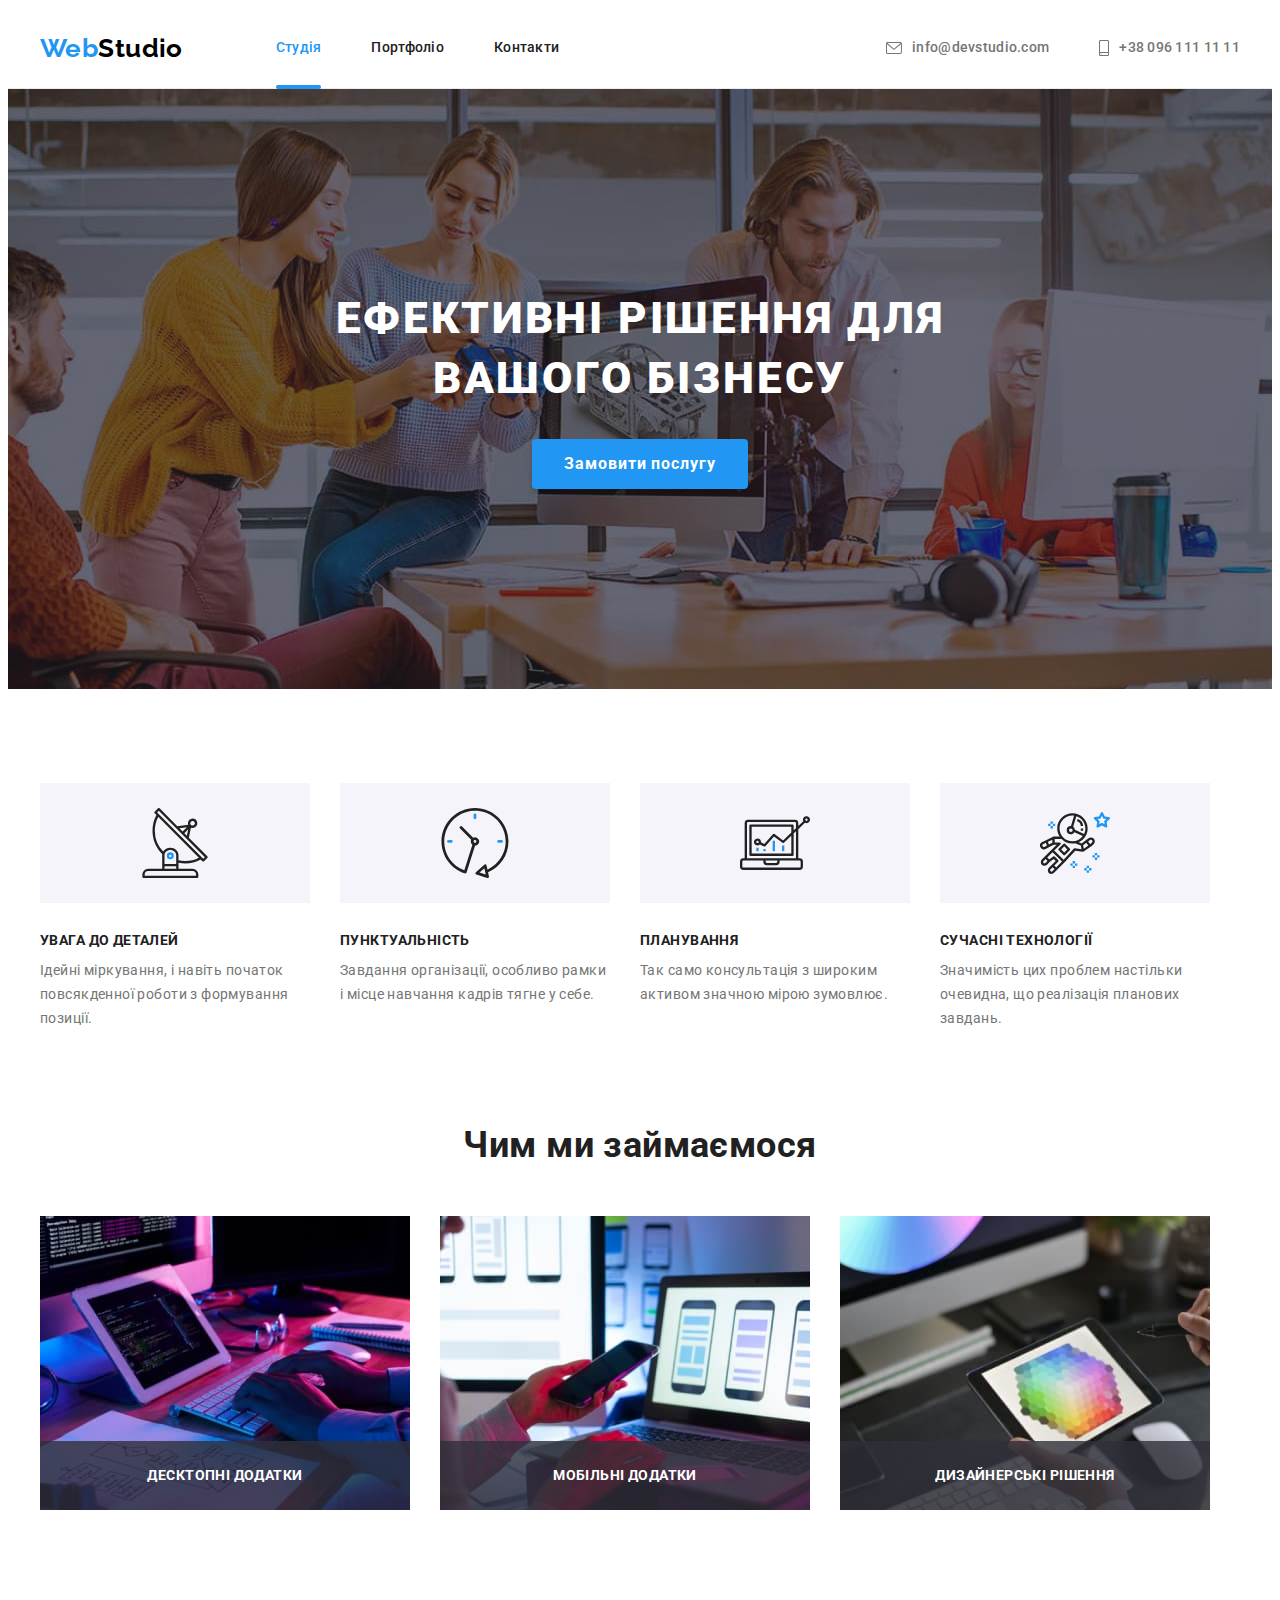
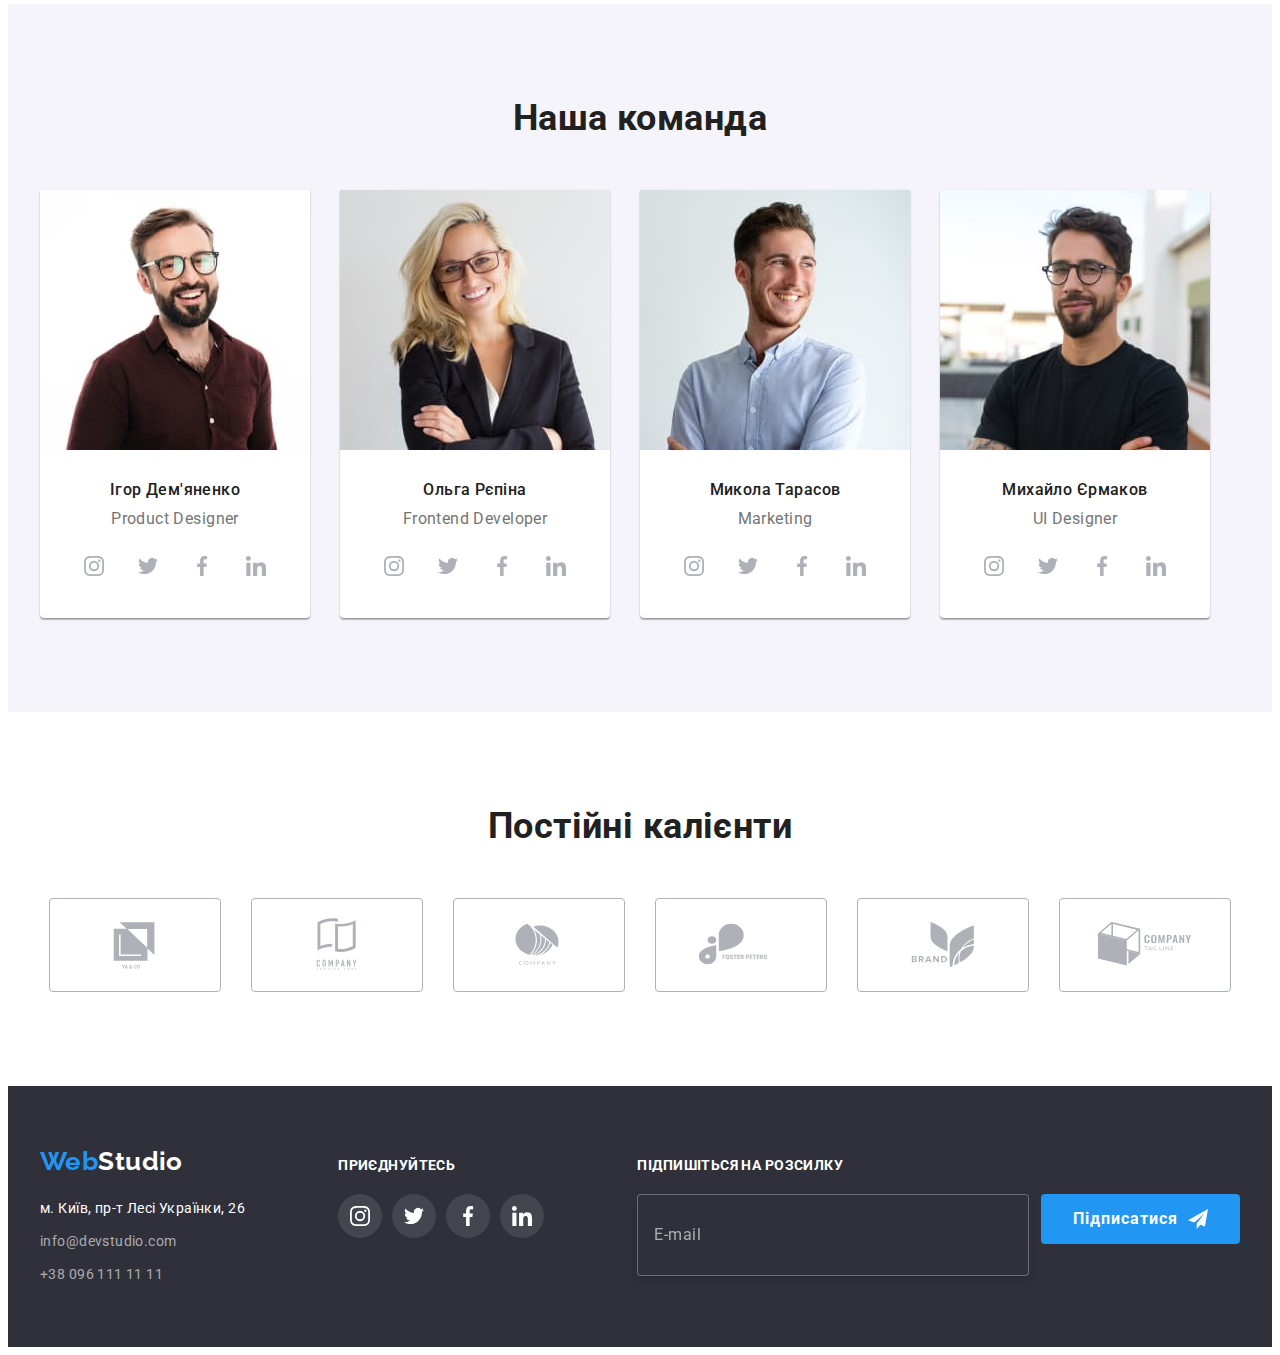
==== index.html @ 5e073de6 "copy previous code" ====
<!DOCTYPE html>
<html lang="uk">

<head>
	<meta charset="UTF-8" />
	<meta http-equiv="X-UA-Compatible" content="IE=edge" />
	<meta name="viewport" content="width=device-width, initial-scale=1.0" />
	<title>goit-markup-hw-06</title>
	<link rel="preconnect" href="https://fonts.googleapis.com">
	<link rel="preconnect" href="https://fonts.gstatic.com" crossorigin>
	<link
		href="https://fonts.googleapis.com/css2?family=Raleway:wght@700&family=Roboto:wght@400;500;700;900&display=swap"
		rel="stylesheet">
	<link rel="stylesheet" href="https://cdnjs.cloudflare.com/ajax/libs/modern-normalize/1.1.0/modern-normalize.min.css"
		integrity="sha512-wpPYUAdjBVSE4KJnH1VR1HeZfpl1ub8YT/NKx4PuQ5NmX2tKuGu6U/JRp5y+Y8XG2tV+wKQpNHVUX03MfMFn9Q=="
		crossorigin="anonymous" referrerpolicy="no-referrer" />
	<link rel="stylesheet" href="./css/styles.css" />

</head>

<body>
	<header class="page-header">
		<div class="container">
			<div class="header-container">
				<nav class="site-nav">
					<a class="logo" href="./index.html">Web<span class="logo-header">Studio</span></a>
					<ul class="list header-list">
						<li class="nav-item">
							<a class="link nav-link current" href="./index.html">Студія</a>
						</li>
						<li class="nav-item">
							<a class="link nav-link" href="./portfolio.html">Портфоліо</a>
						</li>
						<li class="nav-item">
							<a class="link nav-link" href="#">Контакти</a>
						</li>
					</ul>
				</nav>
				<ul class="list header-address">
					<li class="address-item">
						<a class="link address-link" href="mailto:info@devstudio.com">
							<svg width="16" height="12">
								<use href="./images/icons.svg#icon-envelope"></use>
							</svg>
							info@devstudio.com
						</a>
					</li>
					<li class="address-item">
						<a class="link phone-link" href="tel:+380961111111">
							<svg width="10" height="16">
								<use href="./images/icons.svg#icon-smartphone"></use>
							</svg>
							+38 096 111 11 11
						</a>
					</li>
				</ul>
			</div>
		</div>
	</header>

	<main>
		<section class="hero">
			<div class="hero-background">
				<div class="container hero-container">
					<h1 class="hero-title">Ефективні рішення для вашого бізнесу</h1>
					<button class="hero-button" type="button" data-modal-open>Замовити послугу</button>
				</div>

				<div class="backdrop is-hidden" data-modal>
					<div class="modal">
						<button class="modal-button" type="button" data-modal-close>
							<svg class="close-icon" width="11" height="11">
								<use href="./images/icons.svg#icon-vector"></use>
							</svg>
						</button>

						<form class="modal-form" name="signup-form" autocomplete="off" novalidate>
							<h2 class="form-title">Залиште свої дані, ми вам передзвонимо</h2>

							<div class="form-field">
								<label class="form-label" for="name">Ім'я</label>
								<div class="form-thumb">
									<input class="form-input" id="name" type="text" name="name" />
									<svg class="form-icon">
										<use href="./images/icons.svg#icon-person"></use>
									</svg>
								</div>
							</div>


							<div class="form-field">
								<label class="form-label" for="phone">Телефон</label>

								<div class="form-thumb">
									<input class="form-input" id="phone" type="tel" name="tel" />
									<svg class="form-icon">
										<use href="./images/icons.svg#icon-phone"></use>
									</svg>
								</div>
							</div>



							<div class="form-field">
								<label class="form-label" for="mail">Пошта</label>
								<div class="form-thumb">
									<input class="form-input" id="mail" type="email" name="mail" />
									<svg class="form-icon">
										<use href="./images/icons.svg#icon-email"></use>
									</svg>
								</div>
							</div>


							<div class="form-field">
								<label class="form-label" for="comment">Коментар</label>
								<textarea class="form-comment" id="comment" name="comment"
									placeholder="Введіть текст"></textarea>
							</div>



							<!-- Checkbox -->
							<div class="checkbox">
								<input class="checkbox-input visually-hidden" id="terms-checkbox" type="checkbox"
									name="terms-checkbox">
								<svg class="checkbox-icon" width="16px" height="15px">
									<use href="./images/icons.svg#icon-check"></use>
								</svg>
								<label class="checkbox-label" for="terms-checkbox">Погоджуюся з розсилкою та приймаю <a
										class="terms-link" href="#">Умови договору</a>
								</label>
							</div>


							<button class="form-button" type="submit">Відправити</button>

						</form>

					</div>
				</div>
			</div>
		</section>

		<section class="section">
			<div class="container">
				<h2 class="title visually-hidden">Особливості</h2>
				<ul class="list features-list">
					<li class="features-item">
						<div class="features-rectangle">
							<svg class="features-icon" width="70" height="70">
								<use href="./images/icons.svg#icon-antenna"></use>
							</svg>
						</div>
						<h3 class="features-title">Увага до деталей</h3>
						<p class="features-text">Ідейні міркування, і навіть початок повсякденної роботи з формування позиції.
						</p>
					</li>
					<li class="features-item">
						<div class="features-rectangle">
							<svg class="features-icon" width="70" height="70">
								<use href="./images/icons.svg#icon-clock"></use>
							</svg>
						</div>
						<h3 class="features-title">Пунктуальність</h3>
						<p class="features-text">Завдання організації, особливо рамки і місце навчання кадрів тягне у себе.
						</p>
					</li>
					<li class="features-item">
						<div class="features-rectangle">
							<svg class="features-icon" width="70" height="70">
								<use href="./images/icons.svg#icon-diagram"></use>
							</svg>
						</div>
						<h3 class="features-title">Планування</h3>
						<p class="features-text">Так само консультація з широким активом значною мірою зумовлює.</p>
					</li>
					<li class="features-item">
						<div class="features-rectangle">
							<svg class="features-icon" width="70" height="70">
								<use href="./images/icons.svg#icon-astronaut"></use>
							</svg>
						</div>
						<h3 class="features-title">Сучасні технології</h3>
						<p class="features-text">Значимість цих проблем настільки очевидна, що реалізація планових завдань.
						</p>
					</li>
				</ul>
			</div>
		</section>
		<section class="section technology-section">
			<div class="container">
				<!-- <div class="technology"> -->
				<h2 class="title technology-title">Чим ми займаємося</h2>
				<ul class="list technology-list">
					<li class="technology-item">
						<div class="technology-thumb">
							<img src="./images/code.jpg" alt="Людина працює за комп'ютером" width="370" height="294" />
							<p class="technology-text">Десктопні додатки</p>
						</div>
					</li>
					<li class="technology-item">
						<div class="technology-thumb">
							<img src="./images/mobile.jpg" alt="Людина з телефоном у руці працює за комп'ютером" width="370"
								height="294" />
							<p class="technology-text">Мобільні додатки</p>
						</div>
					</li>
					<li class="technology-item">
						<div class="technology-thumb">
							<img src="./images/tablet.jpg" alt="Людина малює на планшеті" width="370" height="294" />
							<p class="technology-text">Дизайнерські рішення</p>
						</div>
					</li>
				</ul>
				<!-- </div> -->
			</div>
		</section>
		<section class="section team-section">
			<div class="container">
				<h2 class="title team-title">Наша команда</h2>
				<ul class="list team-list">
					<li class="team-item">
						<img src="./images/demyanenko.jpg" alt="Усміхнений хлопець в окулярах" width="270" />
						<div class="team-card">
							<h3 class="team-name">Ігор Дем'яненко</h3>
							<p class="team-position" lang="en">Product Designer</p>
						</div>
						<ul class="list social-list">
							<li class="social-item">
								<a class="social-link" href="">
									<svg class="social-icon" width="20" height="20">
										<use href="./images/icons.svg#icon-instagram"></use>
									</svg>
								</a>
							</li>
							<li class="social-item">
								<a class="social-link" href="">
									<svg class="social-icon" width="20" height="20">
										<use href="./images/icons.svg#icon-twitter"></use>
									</svg>
								</a>
							</li>
							<li class="social-item">
								<a class="social-link" href="">
									<svg class="social-icon" width="20" height="20">
										<use href="./images/icons.svg#icon-facebook"></use>
									</svg>
								</a>
							</li>
							<li class="social-item">
								<a class="social-link" href="">
									<svg class="social-icon" width="20" height="20">
										<use href="./images/icons.svg#icon-linkedin"></use>
									</svg>
								</a>
							</li>
						</ul>
					</li>
					<li class="team-item">
						<img src="./images/repina.jpg" alt="Усміхнена дівчина в окулярах" width="270" />
						<div class="team-card">
							<h3 class="team-name">Ольга Рєпіна</h3>
							<p class="team-position" lang="en">Frontend Developer</p>
						</div>
						<ul class="list social-list">
							<li class="social-item">
								<a class="social-link" href="">
									<svg class="social-icon" width="20" height="20">
										<use href="./images/icons.svg#icon-instagram"></use>
									</svg>
								</a>
							</li>
							<li class="social-item">
								<a class="social-link" href="">
									<svg class="social-icon" width="20" height="20">
										<use href="./images/icons.svg#icon-twitter"></use>
									</svg>
								</a>
							</li>
							<li class="social-item">
								<a class="social-link" href="">
									<svg class="social-icon" width="20" height="20">
										<use href="./images/icons.svg#icon-facebook"></use>
									</svg>
								</a>
							</li>
							<li class="social-item">
								<a class="social-link" href="">
									<svg class="social-icon" width="20" height="20">
										<use href="./images/icons.svg#icon-linkedin"></use>
									</svg>
								</a>
							</li>
						</ul>
					</li>
					<li class="team-item">
						<img src="./images/tarasov.jpg" alt="Усміхнений хлопець" width="270" />
						<div class="team-card">
							<h3 class="team-name">Микола Тарасов</h3>
							<p class="team-position" lang="en">Marketing</p>
						</div>
						<ul class="list social-list">
							<li class="social-item">
								<a class="social-link" href="">
									<svg class="social-icon" width="20" height="20">
										<use href="./images/icons.svg#icon-instagram"></use>
									</svg>
								</a>
							</li>
							<li class="social-item">
								<a class="social-link" href="">
									<svg class="social-icon" width="20" height="20">
										<use href="./images/icons.svg#icon-twitter"></use>
									</svg>
								</a>
							</li>
							<li class="social-item">
								<a class="social-link" href="">
									<svg class="social-icon" width="20" height="20">
										<use href="./images/icons.svg#icon-facebook"></use>
									</svg>
								</a>
							</li>
							<li class="social-item">
								<a class="social-link" href="">
									<svg class="social-icon" width="20" height="20">
										<use href="./images/icons.svg#icon-linkedin"></use>
									</svg>
								</a>
							</li>
						</ul>
					</li>
					<li class="team-item">
						<img src="./images/yermakov.jpg" alt="Усміхнений хлопець в окулярах" width="270" />
						<div class="team-card">
							<h3 class="team-name">Михайло Єрмаков</h3>
							<p class="team-position" lang="en">UI Designer</p>
						</div>
						<ul class="list social-list">
							<li class="social-item">
								<a class="social-link" href="">
									<svg class="social-icon" width="20" height="20">
										<use href="./images/icons.svg#icon-instagram"></use>
									</svg>
								</a>
							</li>
							<li class="social-item">
								<a class="social-link" href="">
									<svg class="social-icon" width="20" height="20">
										<use href="./images/icons.svg#icon-twitter"></use>
									</svg>
								</a>
							</li>
							<li class="social-item">
								<a class="social-link" href="">
									<svg class="social-icon" width="20" height="20">
										<use href="./images/icons.svg#icon-facebook"></use>
									</svg>
								</a>
							</li>
							<li class="social-item">
								<a class="social-link" href="">
									<svg class="social-icon" width="20" height="20">
										<use href="./images/icons.svg#icon-linkedin"></use>
									</svg>
								</a>
							</li>
						</ul>
					</li>
				</ul>
			</div>
		</section>
		<section class="section customers-section">
			<div class="container">
				<h2 class="title customers-title">Постійні кaлієнти</h2>
				<ul class="list customers-list">
					<li class="customers-item">
						<a class="link customers-link" href="">
							<svg class="customers-icon" width="106" height="60">
								<use href="./images/icons.svg#icon-yaco"></use>
							</svg>
						</a>
					</li>
					<li class="customers-item">
						<a class="link customers-link" href="">
							<svg class="customers-icon" width="106" height="60">
								<use href="./images/icons.svg#icon-tagline-here"></use>
							</svg>
						</a>
					</li>
					<li class="customers-item">
						<a class="link customers-link" href="">
							<svg class="customers-icon" width="106" height="60">
								<use href="./images/icons.svg#icon-company"></use>
							</svg>
						</a>
					</li>
					<li class="customers-item">
						<a class="link customers-link" href="">
							<svg class="customers-icon" width="106" height="60">
								<use href="./images/icons.svg#icon-foster-peters"></use>
							</svg>
						</a>
					</li>
					<li class="customers-item">
						<a class="link customers-link" href="">
							<svg class="customers-icon" width="106" height="60">
								<use href="./images/icons.svg#icon-brand"></use>
							</svg>
						</a>
					</li>
					<li class="customers-item">
						<a class="link customers-link" href="">
							<svg class="customers-icon" width="106" height="60">
								<use href="./images/icons.svg#icon-company-tagline"></use>
							</svg>
						</a>
					</li>
				</ul>
			</div>
		</section>
	</main>

	<footer class="page-footer">
		<div class="container footer-container">
			<div class="footer-main">
				<a class="logo" href="./index.html">Web<span class="logo-footer">Studio</span></a>
				<address class="address">
					<ul class="list">
						<li class="address-footer">
							<a class="link" href="https://goo.gl/maps/2ffVsnF2zKhLbxtcA" target="_blank"
								rel="noopener noreferrer nofollow">м.
								Київ, пр-т Лесі Українки, 26</a>
						</li>
						<li class="mail-footer">
							<a class="link" href="mailto:info@devstudio.com">info@devstudio.com</a>
						</li>
						<li class="phone-footer">
							<a class="link" href="tel:+380961111111">+38 096 111 11 11</a>
						</li>
					</ul>
				</address>
			</div>
			<div class="footer-network">
				<h3 class="footer-title">приєднуйтесь</h3>
				<ul class="list network-list">
					<li class="network-item">
						<a class="link network-link" href="">
							<svg class="network-icon" width="20" height="20">
								<use href="./images/icons.svg#icon-instagram"></use>
							</svg>
						</a>
					</li>
					<li class="network-item">
						<a class="network-link" href="">
							<svg class="network-icon" width="20" height="20">
								<use href="./images/icons.svg#icon-twitter"></use>
							</svg>
						</a>
					</li>
					<li class="network-item">
						<a class="network-link" href="">
							<svg class="network-icon" width="20" height="20">
								<use href="./images/icons.svg#icon-facebook"></use>
							</svg>
						</a>
					</li>
					<li class="network-item">
						<a class="network-link" href="">
							<svg class="network-icon" width="20" height="20">
								<use href="./images/icons.svg#icon-linkedin"></use>
							</svg>
						</a>
					</li>
				</ul>
			</div>

			<div class="footer-mailing">
				<h3 class="footer-title">Підпишіться на розсилку</h3>
				<ul class="list mailing-list">
					<li><input class="footer-frm" id="mail" type="email" name="mail" placeholder="E-mail" /></li>
					<li><button class="footer-btn" type="button">Підписатися
							<svg class="icon-mailing" width="20" height="20">
								<use href="./images/icons.svg#icon-send"></use>
							</svg>
						</button></li>
				</ul>
			</div>

		</div>

	</footer>

	<script src="./js/modal.js"></script>

</body>

</html>
---- css/styles.css ----
:root {
	--primery-text-color: #212121;
	--secondary-text-color: #757575;
	--main-white-color: #FFFFFF;
	--accent-color: #2196F3;
	--secondary-background-color: #2F303A;
	--team-background-color : #F5F4FA;
	--logo-main-color: #000000;
	--addrees-color: rgba(255, 255, 255, 0.6);
	--secondary-accent-color: #188CE8;
	--border-color: #ECECEC;
	--background-hero-color: #C4C4C4;
	--icons-color: #AFB1B8;
	--timing-function: cubic-bezier(0.4, 0, 0.2, 1);
}

.visually-hidden {
	position: absolute;
	white-space: nowrap;
	width: 1px;
	height: 1px;
	overflow: hidden;
	border: 0;
	padding: 0;
	clip: rect(0 0 0 0);
	clip-path: inset(50%);
	margin: -1px;
}

body{
	color: var(--primery-text-color);
	background-color: var(--main-white-color);
	font-size: 14px;
	font-family: 'Roboto', sans-serif;
	letter-spacing: 0.03em;
}

h1,
h2, 
h3,
h4,
h5,
h6,
p,
ul{
	margin: 0;
	padding: 0;
}

img{
	display: block;
	max-width: 100%;
	height: auto;
}

.list {
	list-style: none;
}

.link {
	text-decoration: none;
	color: inherit;

	transition: color 250ms var(--timing-function);
}

.link:hover,
.link:focus {
	color: var(--accent-color);
}

.container{
	max-width: 1200px;
	margin-left: auto;
	margin-right: auto;
	padding-left: 15px;
	padding-right: 15px;
	/* outline: 2px solid green; */
}

.section {
	padding-bottom: 94px;
	padding-top: 94px;
}

/* header */
.page-header{
	border-bottom: 1px solid var(--border-color);
	}

.header-container{
	display: flex;
	align-items: center;
	justify-content: space-between;
	}
/* Top-line */

/* logo */

.logo{
	color: var(--accent-color);
	font-family: 'Raleway', sans-serif;
	font-weight: 700;
	font-size: 26px;
	line-height: 1.19;
	text-decoration: none;
}

.logo-header{
	color: var(--logo-main-color);

	transition: color 250ms var(--timing-function);
}


.logo .logo-header:hover,
.logo .logo-header:focus{
	color: var(--accent-color);
}

/* navigation */

.site-nav {
	display: flex;
	align-items: center;
}

.nav-link {
	position: relative;

	display: block;
	padding-top: 32px;
	padding-bottom: 32px;
}

.nav-item+.nav-item {
	display: flex;
	margin-left: 50px;
}

.header-list {
	font-weight: 500;
	font-size: 14px;
	line-height: 1.14;
	letter-spacing: 0.02em;

	display: flex;
	margin-left: 93px;
}

.current {
	color: var(--accent-color);
}

/*підкреслення посилання поточної сторінки через ::after та позиціювання  (position: relative; 	position: absolute;)*/

.nav-link.current::after{
	position: absolute;
	content: '';
	bottom: -1px;
	left: 0;

	width: 100%;
	height: 4px;

	background-color: var(--accent-color);
	border-radius: 2px;


}

/* header address */

.header-address{
	color: var(--secondary-text-color);
	font-weight: 500;
	letter-spacing: 0.02em;
	line-height: 1.14;

	display: flex;
	align-items: center;
}

.address-item + .address-item{
	margin-left: 50px;
}

.address-link{
	display: flex;
	fill: currentColor;
	align-items: center;
	gap: 10px;
}

.phone-link{
	display: flex;
	fill: currentColor;
	align-items: center;
	gap: 10px;
}

/* Hero */
.hero{
	background-color: var(--background-hero-color);
	}

.hero-background {
	max-width: 1600px;
	height: 600px;
	margin-left: auto;
	margin-right: auto;

	background-image: linear-gradient(to right, 
	rgba(47, 48, 58, 0.4),rgba(47, 48, 58, 0.4)),
	url('../images/hero-image.jpg');
	background-size: cover;
	background-position: center;
}

.hero-container{
	padding-top: 200px;
	padding-bottom: 200px;
}

.hero-title{
	color: var(--main-white-color);
	font-weight: 900;
	font-size: 44px;
	line-height: 1.36;
	letter-spacing: 0.06em;
	text-transform: uppercase;
	text-align: center;

	margin-left: auto;
	margin-right: auto;
	width: 696px;
	}
	
.hero-button{
	color: var(--main-white-color);
	background-color: var(--accent-color);
	font-family: inherit;
	font-weight: 700;
	font-size: 16px;
	line-height: 1.87;
	font-style: normal;
	cursor: pointer;
	letter-spacing: 0.06em;
	
	padding: 10px 32px;
	text-align: center;
	display: flex;
	align-items: center;

	border-radius: 4px;
	border: 0;
	box-shadow: 0px 4px 4px rgba(0, 0, 0, 0.15);
	margin-left: auto;
	margin-right: auto;
	margin-top: 30px;
	
	transition: background-color 250ms var(--timing-function);
}

.hero-button:hover,
.hero-button:focus{
	background-color: var(--secondary-accent-color);
}

/* Modal */

.backdrop{
position: fixed;
top:0;
left:0;
z-index: 1;

width: 100%;
height: 100%;

background-color: rgba(0, 0, 0, 0.2);

opacity: 1;
transition: opacity 250ms var(--timing-function);

}

.backdrop.is-hidden{
	opacity: 0;
	pointer-events: none;
	/* visibility: hidden; ? */
}

.backdrop.is-hidden .modal{
	transform: scale(0.5) translate(-50%, -50%);
}

.modal{
	position: absolute;
	top: 50%;
	left: 50%;
		
	width: 528px;
	
	padding: 40px;
	
	background-color: var(--main-white-color);

	transform: scale(1) translate(-50%, -50%);

	transition: transform 250ms var(--timing-function);
}

.modal-button{
	width: 30px;
	height: 30px;

	display: flex;
	justify-content: center;
	align-items: center;

	border-radius: 50%;
	border: 1px solid rgba(0, 0, 0, 0.1);
	background: var(--main-white-color);
	
	position: absolute;
	top: 8px;
	right: 8px;

	cursor: pointer;
}

.close-icon {
	fill: currentColor;
	transition: fill 250ms var(--timing-function);
}

.modal-button:hover .close-icon{
	fill: var(--accent-color)
}

	/* signup-form */

.form-title{
		
	font-weight: 700;
	font-size: 20px;
	line-height: 1.15;
		
	text-align: center;

	margin-bottom: 20px;
}

.form-label{
	color: var(--secondary-text-color);
	font-size: 12px;
	line-height: 1.16;
	letter-spacing: 0.01em;
	display: block;
	margin-bottom: 4px;
}

.form-thumb{
position: relative;
margin-bottom: 10px;

transition: fill 250ms var(--timing-function);
}

.form-thumb:hover {
	fill: var(--accent-color);
}

.form-icon{
	position: absolute;
	width: 18px;
	height: 18px;
	top: 50%;
	left: 12px;
	transform: translateY(-50%);

	transition: fill 250ms var(--timing-function) ;
}

.form-input{
	width: 100%;
	height: 40px;
	padding: 12px 12px 12px 42px ;
	outline: none;

	font-family: 'Roboto';
	font-style: normal;
	font-weight: 400;
	font-size: 12px;
	line-height: 1.16;
	letter-spacing: 0.01em;
	
	color: var(--primery-text-color);

	border: 1px solid rgba(33, 33, 33, 0.2);
	border-radius: 4px;
	cursor: pointer;

	transition: border 250ms var(--timing-function);
}

.form-input,
.form-input:focus~.form-icon {
	fill: var(--accent-color);
}

.form-input:hover,
.form-input:focus{
	border: 1px solid var(--accent-color);
}

.form-comment{
	width: 100%;
	height: 120px;
	resize: none;
	padding: 12px 16px;
	
	margin-bottom: 20px;
	outline: none;

	font-family: 'Roboto';
	font-style: normal;
	font-weight: 400;
	font-size: 12px;
	line-height: 1.16;
	letter-spacing: 0.01em;

	color: var(--primery-text-color);

	border: 1px solid rgba(33, 33, 33, 0.2);
	border-radius: 4px;
}

.form-comment::placeholder{
	font-family: 'Roboto';
	font-style: normal;
	font-weight: 400;
	font-size: 12px;
	line-height: 1.16;
	letter-spacing: 0.01em;

	color: rgba(117, 117, 117, 0.5);
}

/* Checkbox  */

.checkbox-input {
	appearance: none;
}

.checkbox-label {
	color: var(--secondary-text-color);
	line-height: 1.71;
	cursor: pointer;
}

.terms-link {
	color: var(--accent-color);
}

.checkbox {
	position: relative;
	margin-bottom: 30px;
}

.checkbox-label {
	padding-left: 36px;
}

.checkbox-icon {
	content: "";
	position: absolute;
	z-index: -1;
	fill: var(--main-white-color);
	fill-opacity: 0;
	top: 50%;
	left: 13px;
	transform: translateY(-50%);
	width: 16px;
	height: 15px;
	border: 2px solid var(--primery-text-color);
	border-radius: 2px;

	transition: background-color 250ms var(--timing-function),
	fill-opacity 250ms var(--timing-function);
}

.checkbox-input:checked+.checkbox-icon {
	background-color: var(--accent-color);
	border-color: var(--accent-color);
	border: none;
	fill: var(--main-white-color);
	fill-opacity: 1;
	}

/* --- --------------------------------------------*/


.form-button{
		color: var(--main-white-color);
		background-color: var(--accent-color);
		font-family: inherit;
		font-weight: 700;
		font-size: 16px;
		line-height: 1.87;
		font-style: normal;
		cursor: pointer;
		letter-spacing: 0.06em;
	
		padding: 10px 52px;
		text-align: center;
		display: flex;
		align-items: center;
	
		border-radius: 4px;
		border: 0;
		box-shadow: 0px 4px 4px rgba(0, 0, 0, 0.15);
		margin-left: auto;
		margin-right: auto;
		
		transition: background-color 250ms var(--timing-function);
}

.form-button:hover,
.form-button:focus{
	background: var(--secondary-accent-color);
	}




	/* Features */



.features-list{
	display: flex;
	
	}

.features-item{
	width: 270px;
	margin-right: 30px;

}

.features-item:last-child{
	margin-right: 0;
}

.features-rectangle{
	width: 270px;
	height: 120px;
	background-color: var(--team-background-color);
	display: flex;
	align-items: center;
	justify-content: center;
	margin-bottom: 30px;
}

.features-title{
	font-weight: 700;
	font-size: 14px;
	line-height: 1.14;
	text-transform: uppercase;
}

.features-text{
	color: var(--secondary-text-color);
	margin-top: 10px;
	line-height: 1.71;
}


/* What do we do? technology*/

.technology-section{
	padding-top: 0;
}

.title{
	font-weight: 700;
	font-size: 36px;
	line-height: 1.16;
	text-align: center;
}

.technology-list{
	display: flex;
	margin-top: 50px;
}

.technology-item{
	margin-right: 30px;
}

.technology-item:last-child{
	margin-right: 0;
}

.technology-thumb{
	position: relative;
}

.technology-text{
	position: absolute;
	bottom: 0;
	width:100%;
	padding-top: 27px;
	padding-bottom: 27px;

	color: var(--main-white-color);
	background: rgba(47, 48, 58, 0.8);
	
	font-weight: 700;
	line-height: 1.14;
	text-align: center;
	text-transform: uppercase;
}


/* Our team */
.team-section{
	background-color:var(--team-background-color);
}

.team-list{
	display: flex;
	margin-top: 50px;
}

.team-item {
	background-color: var(--main-white-color);
	box-shadow: 0px 1px 3px rgba(0, 0, 0, 0.12), 0px 1px 1px rgba(0, 0, 0, 0.14), 0px 2px 1px rgba(0, 0, 0, 0.2);
	border-radius: 0px 0px 4px 4px;

	width: 270px;
	margin-right: 30px;
}

.team-item:last-child{
	margin-right: 0;
}

.team-card {
	padding-top: 30px;
	padding-bottom: 16px;
}

.team-name{
font-weight: 500;
font-size: 16px;
line-height: 1.19;
text-align: center;

margin-bottom: 10px;
}

.team-position{
	color: var(--secondary-text-color);
	font-size: 16px;
	line-height: 1.19;
	text-align: center;
}


.social-list {
	display: flex;
	justify-content: center;
	gap: 10px;
	padding-bottom: 30px;
}


.social-link {
	width: 44px;
	height: 44px;
	display: flex;
	align-items: center;
	justify-content: center;
	border-radius: 50%;

	transition: background-color 250ms var(--timing-function);
}

.social-link:hover,
.social-link:focus{
	background-color: var(--accent-color);
}

.social-icon{
	fill: var(--icons-color);

	transition: fill 250ms var(--timing-function);
}

.social-link:hover .social-icon,
.social-link:focus .social-icon{
	fill: var(--main-white-color);
}

/* CUSTOMERS */

.customers-title{
	margin-bottom: 50px;
}

.customers-list{
	display: flex;
	justify-content: center;
	gap: 30px;
}

.customers-link{
	width: 170px;
	height: 92px;
	display: flex;
	align-items: center;
	justify-content: center;

	border: 1px solid #AFB1B8;
	border-radius: 4px;

	transition: border 250ms var(--timing-function);
}

.customers-icon{
	fill: var(--icons-color);

	transition: fill 250ms var(--timing-function);
}

.customers-link:hover,
.customers-link:focus{
	border: 1px solid #2196F3;
}
.customers-link:hover .customers-icon,
.customers-link:focus .customers-icon{
	fill: var(--accent-color);
}
/* footer */

.page-footer {
	background-color: var(--secondary-background-color);
	padding-top: 60px;
	padding-bottom: 60px;
}

.footer-container{
	display: flex;
	align-items: baseline;
	justify-content:space-between;
}
.logo-footer{
	color: var(--main-white-color);

	transition: color 250ms var(--timing-function);
}

.logo-footer:hover,
.logo-footer:focus{
	color: var(--accent-color);
}

.address {
	font-style: normal;
	line-height: 1.71;
}

.address-footer {
	color: var(--main-white-color);
	margin-top: 20px;
}
	
.mail-footer {
	color: var(--addrees-color);
	margin-top: 9px;
}
	
.phone-footer {
	color: var(--addrees-color);
	margin-top: 9px;
}


.footer-title{
	font-weight: 700;
	line-height: 1.14;
	font-size: 14px;
	text-transform: uppercase;
	color: var(--main-white-color);
	margin-bottom: 20px;
}

.network-list {
	display: flex;
	justify-content: center;
	gap: 10px;
}


.network-link {
	width: 44px;
	height: 44px;
	display: flex;
	align-items: center;
	justify-content: center;
	border-radius: 50%;
	background-color: rgba(255, 255, 255, 0.1);

	transition: background-color 250ms var(--timing-function);
}

.network-link:hover,
.network-link:focus {
	background-color: var(--accent-color);
}

.network-icon {
	fill: var(--main-white-color);
}

/* footer form */



.mailing-list{
	display: flex;
	justify-content: center;
	gap: 12px;
}

.footer-frm {
	width: 358px;
	height: 50px;
	padding: 15px 16px;

	border: 1px solid rgba(255, 255, 255, 0.3);
	filter: drop-shadow(0px 4px 4px rgba(0, 0, 0, 0.15));
	border-radius: 4px;
	
	font-family: 'Roboto';
	font-style: normal;
	font-weight: 400;
	font-size: 16px;
	line-height: 1.25;
	letter-spacing: 0.03em;
	
	color: var(--main-white-color);

	outline: none;
	background-color: var(--secondary-background-color);
}

.footer-frm::placeholder {
	font-family: 'Roboto';
	font-style: normal;
	font-weight: 400;
	font-size: 16px;
	line-height: 1.25;
	letter-spacing: 0.03em;
	
	color: rgba(255, 255, 255, 0.6);;
}

.footer-btn {
	color: var(--main-white-color);
	background-color:var(--accent-color);
	font-family: inherit;
	font-weight: 700;
	font-size: 16px;
	line-height: 1.87;
	font-style: normal;
	cursor: pointer;
	letter-spacing: 0.06em;

	padding: 10px 32px;

	
	display: flex;
	text-align: center;
	align-items: center;

	border-radius: 4px;
	border: none;

	transition: background-color 250ms var(--timing-function),
	box-shadow 250ms var(--timing-function);

}

.footer-btn:hover {
	background-color: var(--secondary-accent-color);
	box-shadow: 0px 4px 4px rgba(0, 0, 0, 0.15);
}

.footer-btn .icon-mailing {

	display: flex;
	fill: currentColor;
	align-items: center;
	margin-left: 10px;

	transition: transform 250ms var(--timing-function);
}




/* portfolio */

.filter-list{
	justify-content: center;
	gap: 8px;
	display: flex;

	margin-bottom: 50px;
}
.portfolio-button{
	font-family: inherit;
	font-weight: 500;
	font-size: 16px;
	line-height: 1.62;
	font-style: normal;
	cursor: pointer;

	height: 38px;
	padding: 6px 22px;
	border: 0;
	border-radius: 4px;
	background: #F5F4FA;

	transition: background-color 250ms var(--timing-function), color 250ms var(--timing-function), box-shadow 250ms var(--timing-function);
}

.portfolio-button:hover,
.portfolio-button:focus{
	color: var(--main-white-color);
	background-color: var(--accent-color);

	box-shadow: 0px 3px 1px rgba(0, 0, 0, 0.1), 0px 1px 2px rgba(0, 0, 0, 0.08), 0px 2px 2px rgba(0, 0, 0, 0.12);
}

/* portfolio-work */
/* калькулятор для лучшей верстки:
calc (100% - {	сумма зазоров в строке * значение маржина}px) / количество элементов в строке */

.portfolio-work{
	display: flex;
	flex-wrap: wrap;
	}

.portfolio-card .title{
	margin-bottom: 4px;
}
.portfolio-item{
	width: 370px;
	margin-right: 30px;
	margin-bottom: 30px;
}

.portfolio-item:nth-child(3n) {
	margin-right: 0;
}

.portfolio-item:nth-last-child(-n+3){
	margin-bottom: 0;
}

.portfolio-link {
	text-decoration: none;
	color: inherit;
	display: block;

	transition: box-shadow 250ms var(--timing-function);
}

.portfolio-link:hover,
.portfolio-link:focus{
	box-shadow: 0px 1px 1px rgba(0, 0, 0, 0.12),
			0px 4px 4px rgba(0, 0, 0, 0.06),
			1px 4px 6px rgba(0, 0, 0, 0.16);
}

.portfolio-link:hover .overlay,
.portfolio-link:focus .overlay{
		transform: translatey(-100%);
}

.portfolio-image{
	position: relative;
	overflow: hidden;
}

/* overlay */

.overlay{
	position: absolute;

	width: 100%;
	height: 294px;
	padding: 63px 24px;
	display: block;

	top: 294px;
	left: 0;

	background: rgba(33, 150, 243, 0.9);

	transform: translatey(0);
	transition: transform 250ms var(--timing-function);
}

.overlay-text{
	color: var(--main-white-color);
	font-size: 18px;
	line-height: 1.55;
}

.portfolio-card{
	padding: 20px 24px;
	border-left: 1px solid var(--border-color);
	border-right: 1px solid var(--border-color);
	border-bottom: 1px solid var(--border-color);
}

.portfolio-title{
	font-weight: 700;
	font-size: 18px;
	line-height: 2;
	letter-spacing: 0.06em;
}

.portfolio-text{
	color: var(--secondary-text-color);
	font-size: 16px;
	line-height: 1.88;
}
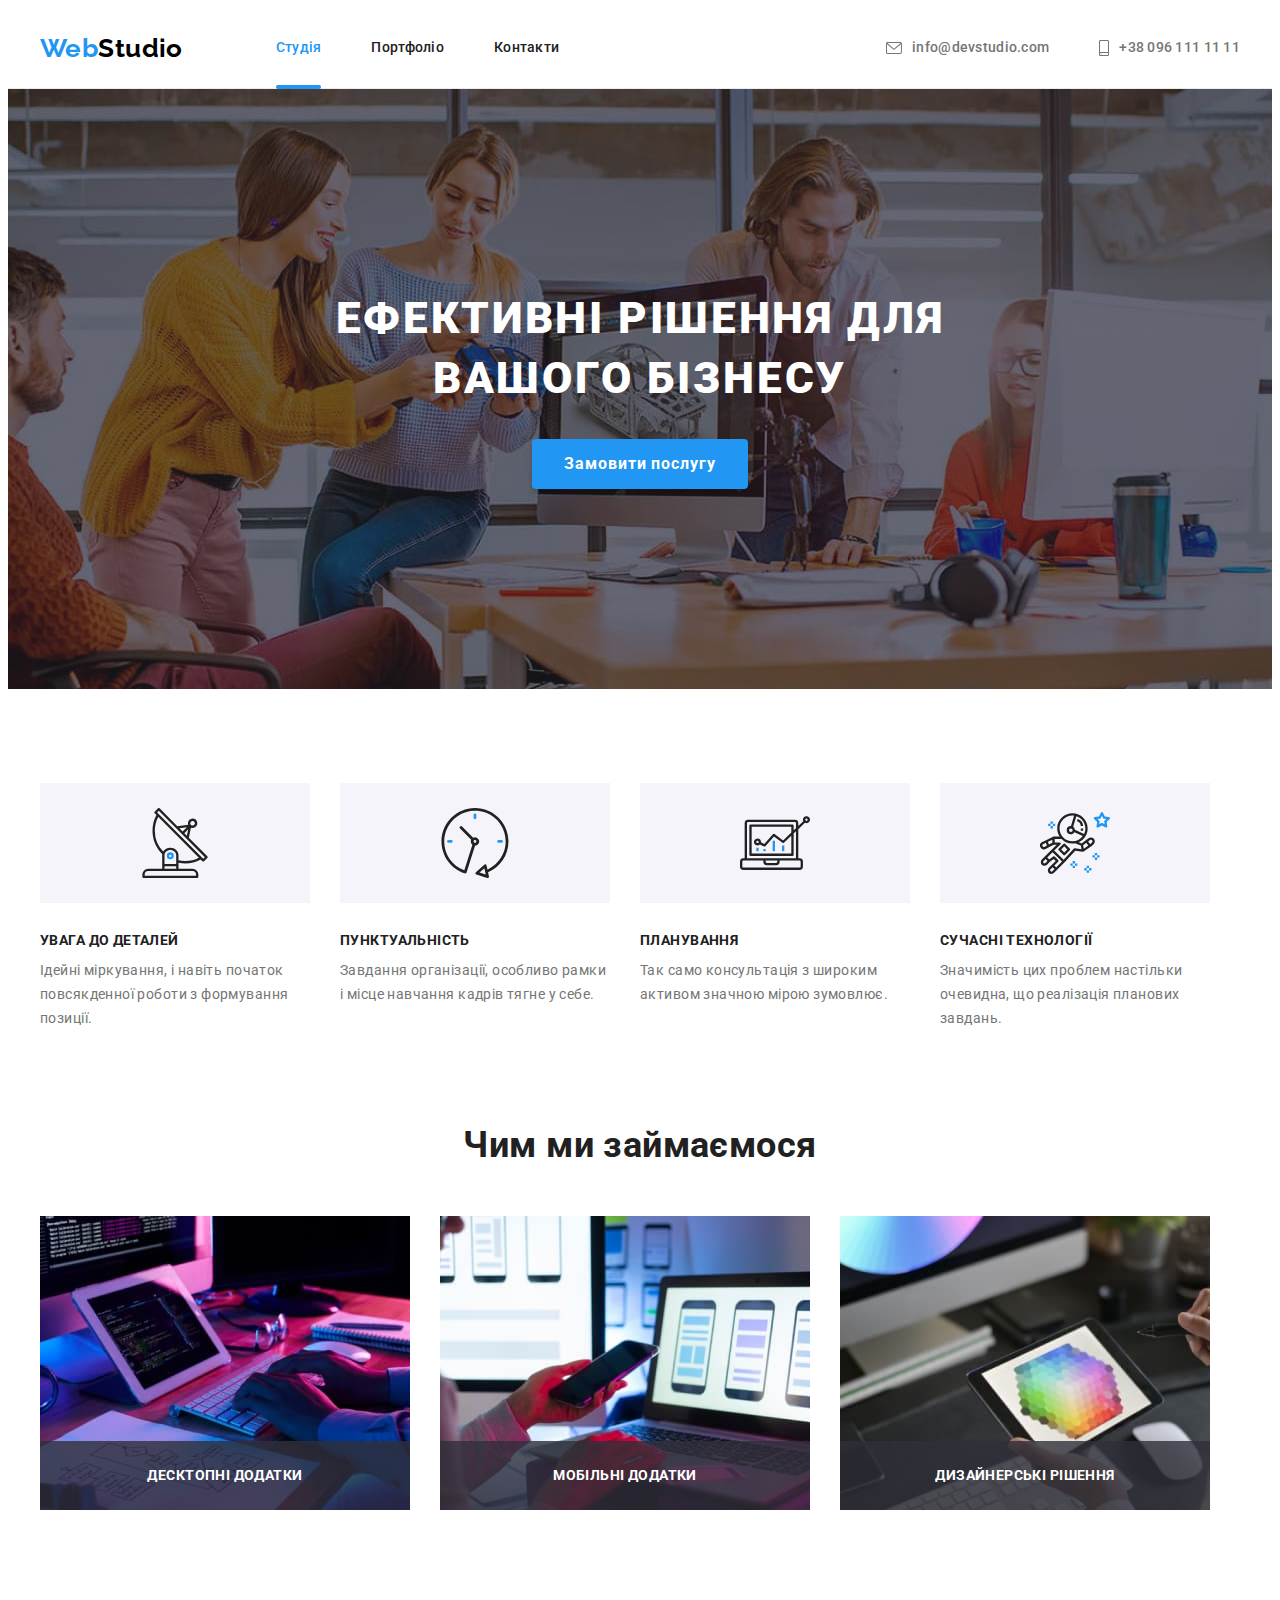
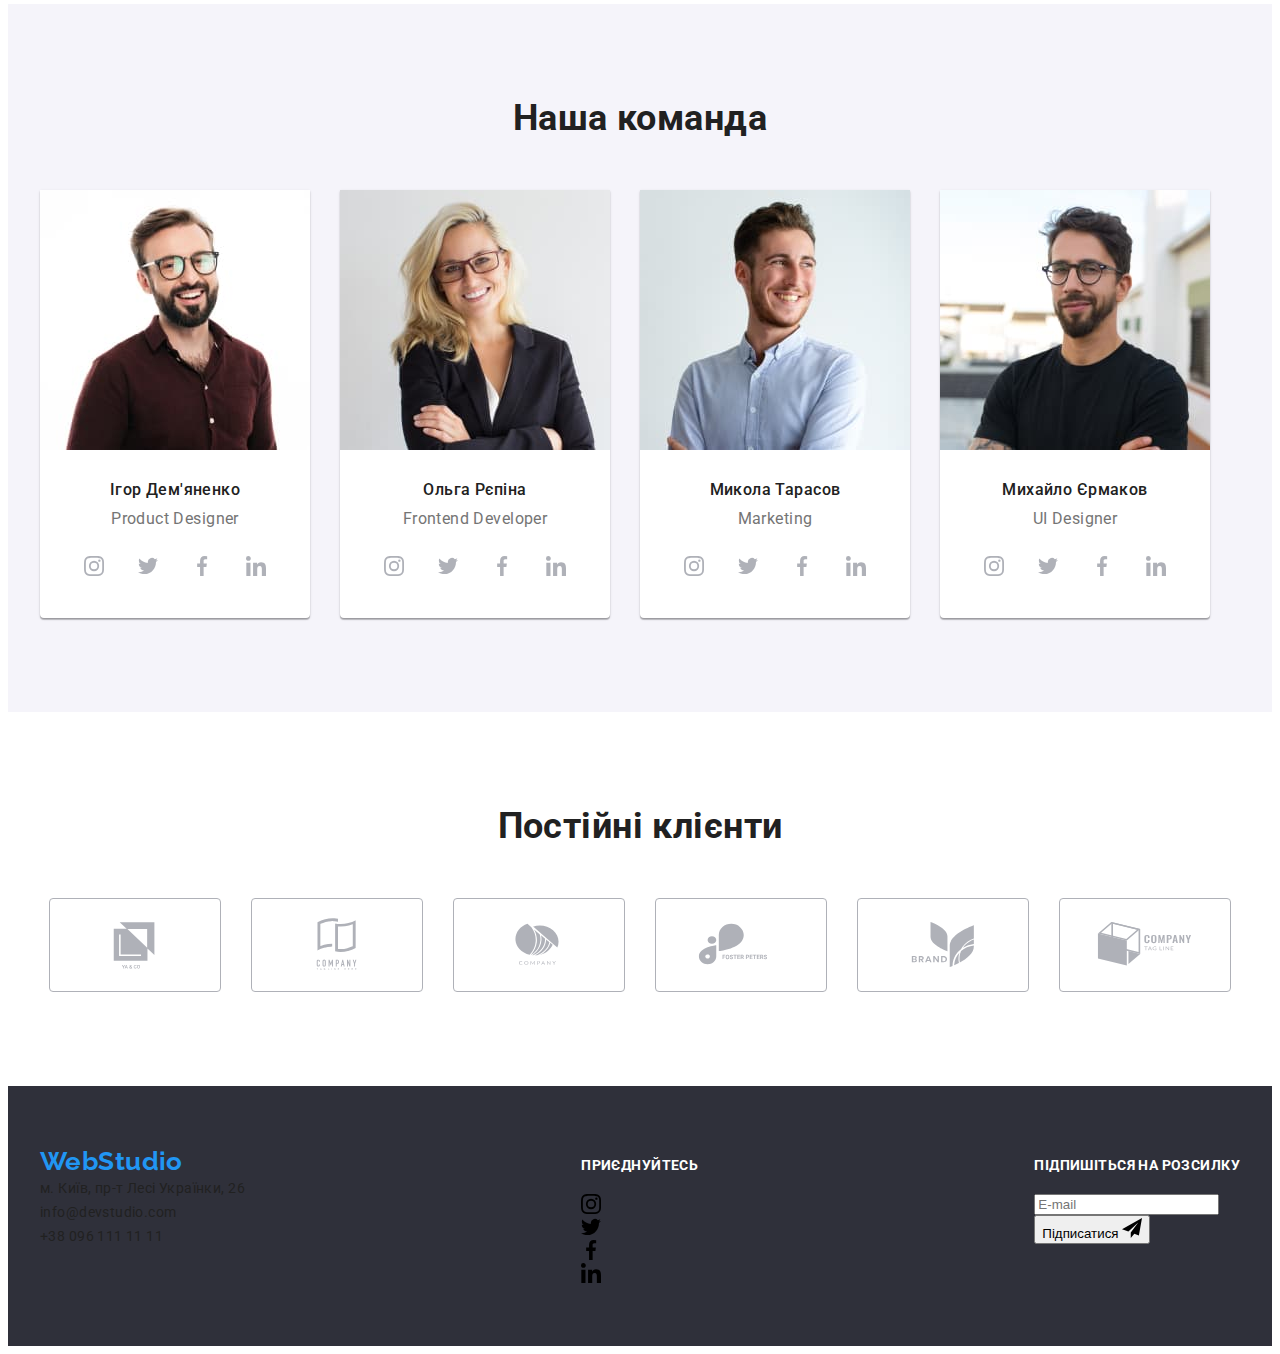
==== commit 47e45dcc: "update code" ====
--- a/index.html
+++ b/index.html
@@ -5,7 +5,7 @@
 	<meta charset="UTF-8" />
 	<meta http-equiv="X-UA-Compatible" content="IE=edge" />
 	<meta name="viewport" content="width=device-width, initial-scale=1.0" />
-	<title>goit-markup-hw-06</title>
+	<title>goit-markup-hw-07</title>
 	<link rel="preconnect" href="https://fonts.googleapis.com">
 	<link rel="preconnect" href="https://fonts.gstatic.com" crossorigin>
 	<link
@@ -60,11 +60,13 @@
 
 	<main>
 		<section class="hero">
-			<div class="hero-background">
-				<div class="container hero-container">
-					<h1 class="hero-title">Ефективні рішення для вашого бізнесу</h1>
-					<button class="hero-button" type="button" data-modal-open>Замовити послугу</button>
+			<div class="hero__background">
+				<div class="container hero__container">
+					<h1 class="hero__title">Ефективні рішення для вашого бізнесу</h1>
+					<button class="hero__button" type="button" data-modal-open>Замовити послугу</button>
 				</div>
+
+				<!-- Modal -->
 
 				<div class="backdrop is-hidden" data-modal>
 					<div class="modal">
@@ -373,7 +375,7 @@
 		</section>
 		<section class="section customers-section">
 			<div class="container">
-				<h2 class="title customers-title">Постійні кaлієнти</h2>
+				<h2 class="title customers-title">Постійні клієнти</h2>
 				<ul class="list customers-list">
 					<li class="customers-item">
 						<a class="link customers-link" href="">
@@ -424,19 +426,19 @@
 
 	<footer class="page-footer">
 		<div class="container footer-container">
-			<div class="footer-main">
-				<a class="logo" href="./index.html">Web<span class="logo-footer">Studio</span></a>
+			<div class="footer-address">
+				<a class="logo" href="./index.html">Web<span class="footer-address__logo">Studio</span></a>
 				<address class="address">
 					<ul class="list">
-						<li class="address-footer">
+						<li class="footer-address__street">
 							<a class="link" href="https://goo.gl/maps/2ffVsnF2zKhLbxtcA" target="_blank"
 								rel="noopener noreferrer nofollow">м.
 								Київ, пр-т Лесі Українки, 26</a>
 						</li>
-						<li class="mail-footer">
+						<li class="footer-address__mail">
 							<a class="link" href="mailto:info@devstudio.com">info@devstudio.com</a>
 						</li>
-						<li class="phone-footer">
+						<li class="footer-address__tel">
 							<a class="link" href="tel:+380961111111">+38 096 111 11 11</a>
 						</li>
 					</ul>
@@ -444,31 +446,31 @@
 			</div>
 			<div class="footer-network">
 				<h3 class="footer-title">приєднуйтесь</h3>
-				<ul class="list network-list">
-					<li class="network-item">
-						<a class="link network-link" href="">
-							<svg class="network-icon" width="20" height="20">
+				<ul class="list footer-network__list">
+					<li>
+						<a class="link footer-network__link" href="">
+							<svg class="footer-network__icon" width="20" height="20">
 								<use href="./images/icons.svg#icon-instagram"></use>
 							</svg>
 						</a>
 					</li>
-					<li class="network-item">
-						<a class="network-link" href="">
-							<svg class="network-icon" width="20" height="20">
+					<li>
+						<a class="footer-network__link" href="">
+							<svg class="footer-network__icon" width="20" height="20">
 								<use href="./images/icons.svg#icon-twitter"></use>
 							</svg>
 						</a>
 					</li>
-					<li class="network-item">
-						<a class="network-link" href="">
-							<svg class="network-icon" width="20" height="20">
+					<li>
+						<a class="footer-network__link" href="">
+							<svg class="footer-network__icon" width="20" height="20">
 								<use href="./images/icons.svg#icon-facebook"></use>
 							</svg>
 						</a>
 					</li>
-					<li class="network-item">
-						<a class="network-link" href="">
-							<svg class="network-icon" width="20" height="20">
+					<li>
+						<a class="footer-network__link" href="">
+							<svg class="footer-network__icon" width="20" height="20">
 								<use href="./images/icons.svg#icon-linkedin"></use>
 							</svg>
 						</a>
@@ -478,10 +480,10 @@
 
 			<div class="footer-mailing">
 				<h3 class="footer-title">Підпишіться на розсилку</h3>
-				<ul class="list mailing-list">
-					<li><input class="footer-frm" id="mail" type="email" name="mail" placeholder="E-mail" /></li>
-					<li><button class="footer-btn" type="button">Підписатися
-							<svg class="icon-mailing" width="20" height="20">
+				<ul class="list footer-mailing__list">
+					<li><input class="footer-mailing__frm" id="mail" type="email" name="mail" placeholder="E-mail" /></li>
+					<li><button class="footer-mailing__btn" type="button">Підписатися
+							<svg class="footer-mailing__icon" width="20" height="20">
 								<use href="./images/icons.svg#icon-send"></use>
 							</svg>
 						</button></li>
--- a/css/styles.css
+++ b/css/styles.css
@@ -204,7 +204,7 @@
 	background-color: var(--background-hero-color);
 	}
 
-.hero-background {
+.hero__background{
 	max-width: 1600px;
 	height: 600px;
 	margin-left: auto;
@@ -215,14 +215,15 @@
 	url('../images/hero-image.jpg');
 	background-size: cover;
 	background-position: center;
-}
-
-.hero-container{
+	background-color: var(--background-hero-color);
+}
+
+.hero__container{
 	padding-top: 200px;
 	padding-bottom: 200px;
 }
 
-.hero-title{
+.hero__title{
 	color: var(--main-white-color);
 	font-weight: 900;
 	font-size: 44px;
@@ -236,7 +237,7 @@
 	width: 696px;
 	}
 	
-.hero-button{
+.hero__button{
 	color: var(--main-white-color);
 	background-color: var(--accent-color);
 	font-family: inherit;
@@ -262,8 +263,8 @@
 	transition: background-color 250ms var(--timing-function);
 }
 
-.hero-button:hover,
-.hero-button:focus{
+.hero__button:hover,
+.hero__button:focus{
 	background-color: var(--secondary-accent-color);
 }
 
@@ -915,14 +916,15 @@
 
 /* portfolio */
 
-.filter-list{
+.filter{
 	justify-content: center;
 	gap: 8px;
 	display: flex;
 
 	margin-bottom: 50px;
 }
-.portfolio-button{
+
+.filter-button{
 	font-family: inherit;
 	font-weight: 500;
 	font-size: 16px;
@@ -939,8 +941,8 @@
 	transition: background-color 250ms var(--timing-function), color 250ms var(--timing-function), box-shadow 250ms var(--timing-function);
 }
 
-.portfolio-button:hover,
-.portfolio-button:focus{
+.filter-button:hover,
+.filter-button:focus{
 	color: var(--main-white-color);
 	background-color: var(--accent-color);
 
@@ -956,24 +958,21 @@
 	flex-wrap: wrap;
 	}
 
-.portfolio-card .title{
-	margin-bottom: 4px;
-}
-.portfolio-item{
+.portfolio-work__item{
 	width: 370px;
 	margin-right: 30px;
 	margin-bottom: 30px;
 }
 
-.portfolio-item:nth-child(3n) {
+.portfolio-work__item:nth-child(3n) {
 	margin-right: 0;
 }
 
-.portfolio-item:nth-last-child(-n+3){
+.portfolio-work__item:nth-last-child(-n+3){
 	margin-bottom: 0;
 }
 
-.portfolio-link {
+.portfolio-work__link {
 	text-decoration: none;
 	color: inherit;
 	display: block;
@@ -981,19 +980,19 @@
 	transition: box-shadow 250ms var(--timing-function);
 }
 
-.portfolio-link:hover,
-.portfolio-link:focus{
+.portfolio-work__link:hover,
+.portfolio-work__link:focus{
 	box-shadow: 0px 1px 1px rgba(0, 0, 0, 0.12),
 			0px 4px 4px rgba(0, 0, 0, 0.06),
 			1px 4px 6px rgba(0, 0, 0, 0.16);
 }
 
-.portfolio-link:hover .overlay,
-.portfolio-link:focus .overlay{
+.portfolio-work__link:hover .overlay,
+.portfolio-work__link:focus .overlay{
 		transform: translatey(-100%);
 }
 
-.portfolio-image{
+.portfolio-work__image{
 	position: relative;
 	overflow: hidden;
 }
@@ -1017,11 +1016,13 @@
 	transition: transform 250ms var(--timing-function);
 }
 
-.overlay-text{
+.overlay__text{
 	color: var(--main-white-color);
 	font-size: 18px;
 	line-height: 1.55;
 }
+
+/* portfolio card */
 
 .portfolio-card{
 	padding: 20px 24px;
@@ -1030,14 +1031,15 @@
 	border-bottom: 1px solid var(--border-color);
 }
 
-.portfolio-title{
+.portfolio-card__title{
 	font-weight: 700;
 	font-size: 18px;
 	line-height: 2;
 	letter-spacing: 0.06em;
-}
-
-.portfolio-text{
+	margin-bottom: 4px;
+}
+
+.portfolio-card__subtitle{
 	color: var(--secondary-text-color);
 	font-size: 16px;
 	line-height: 1.88;
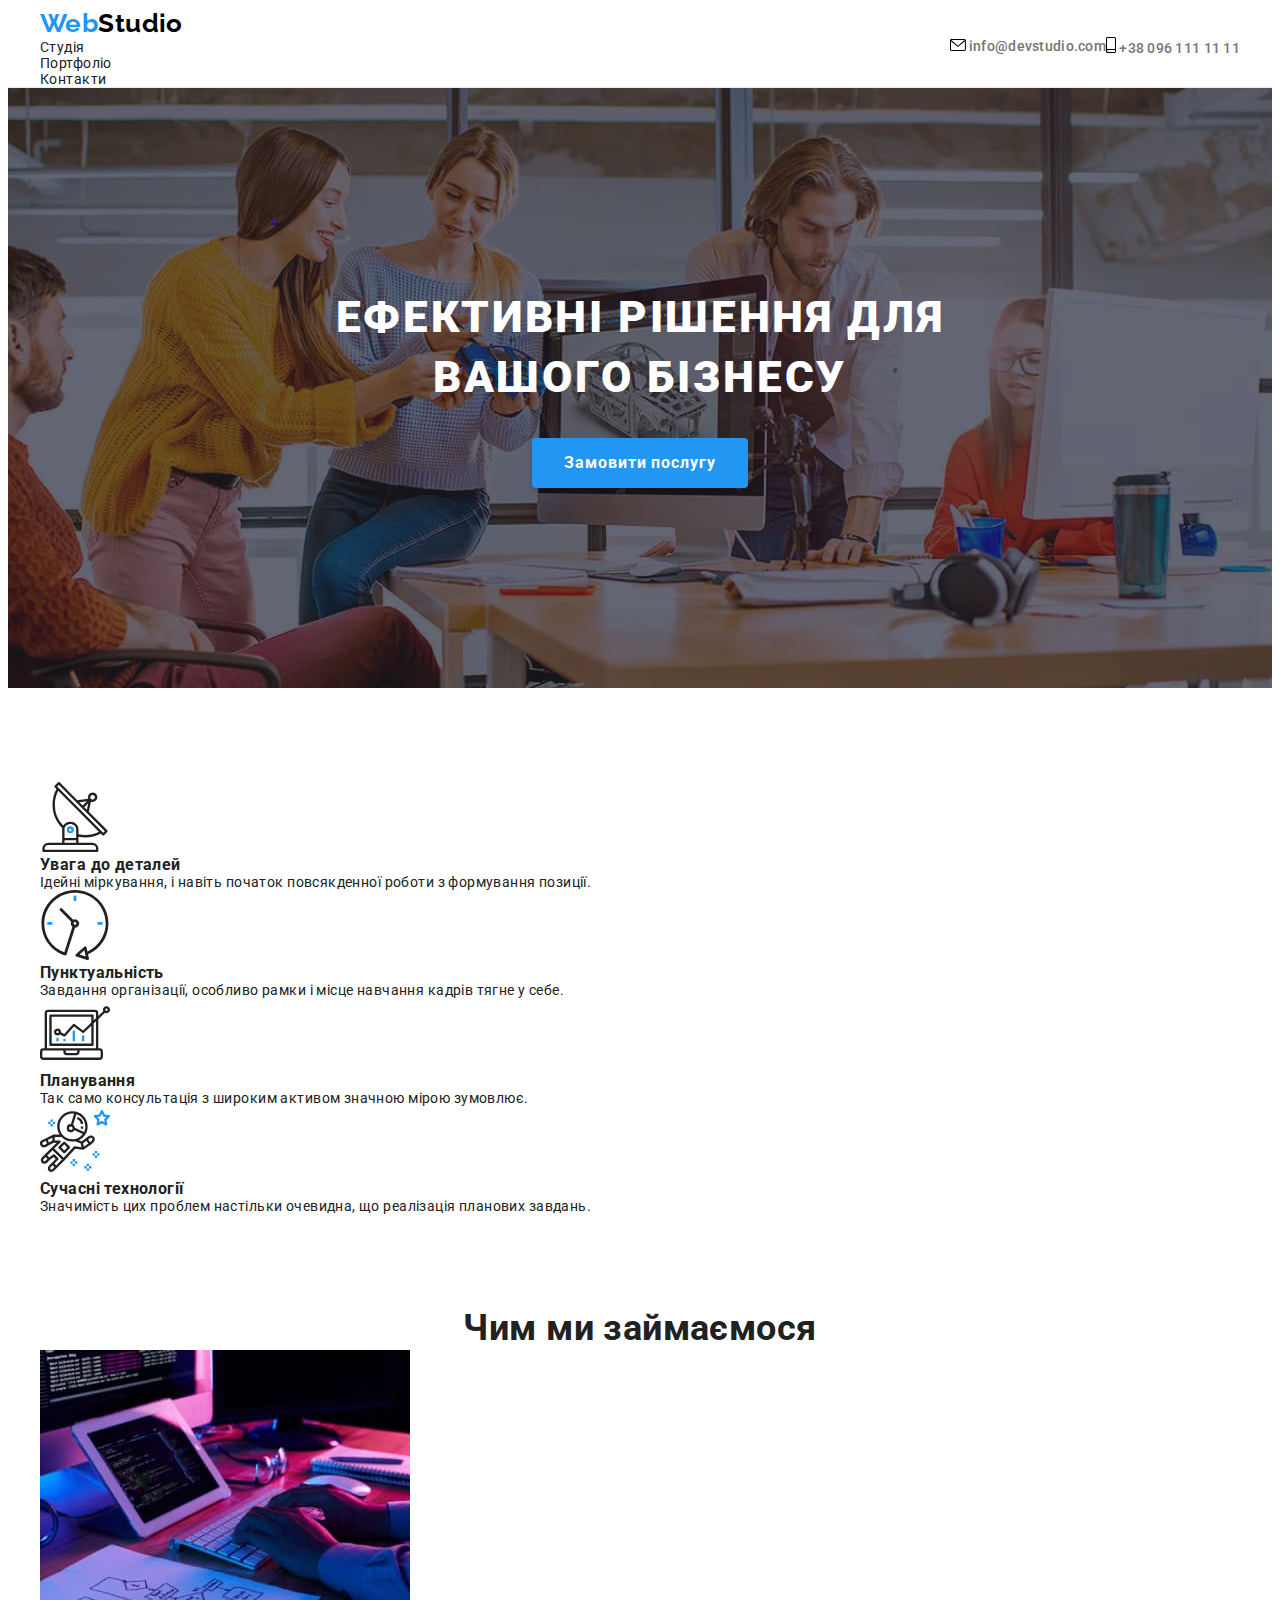
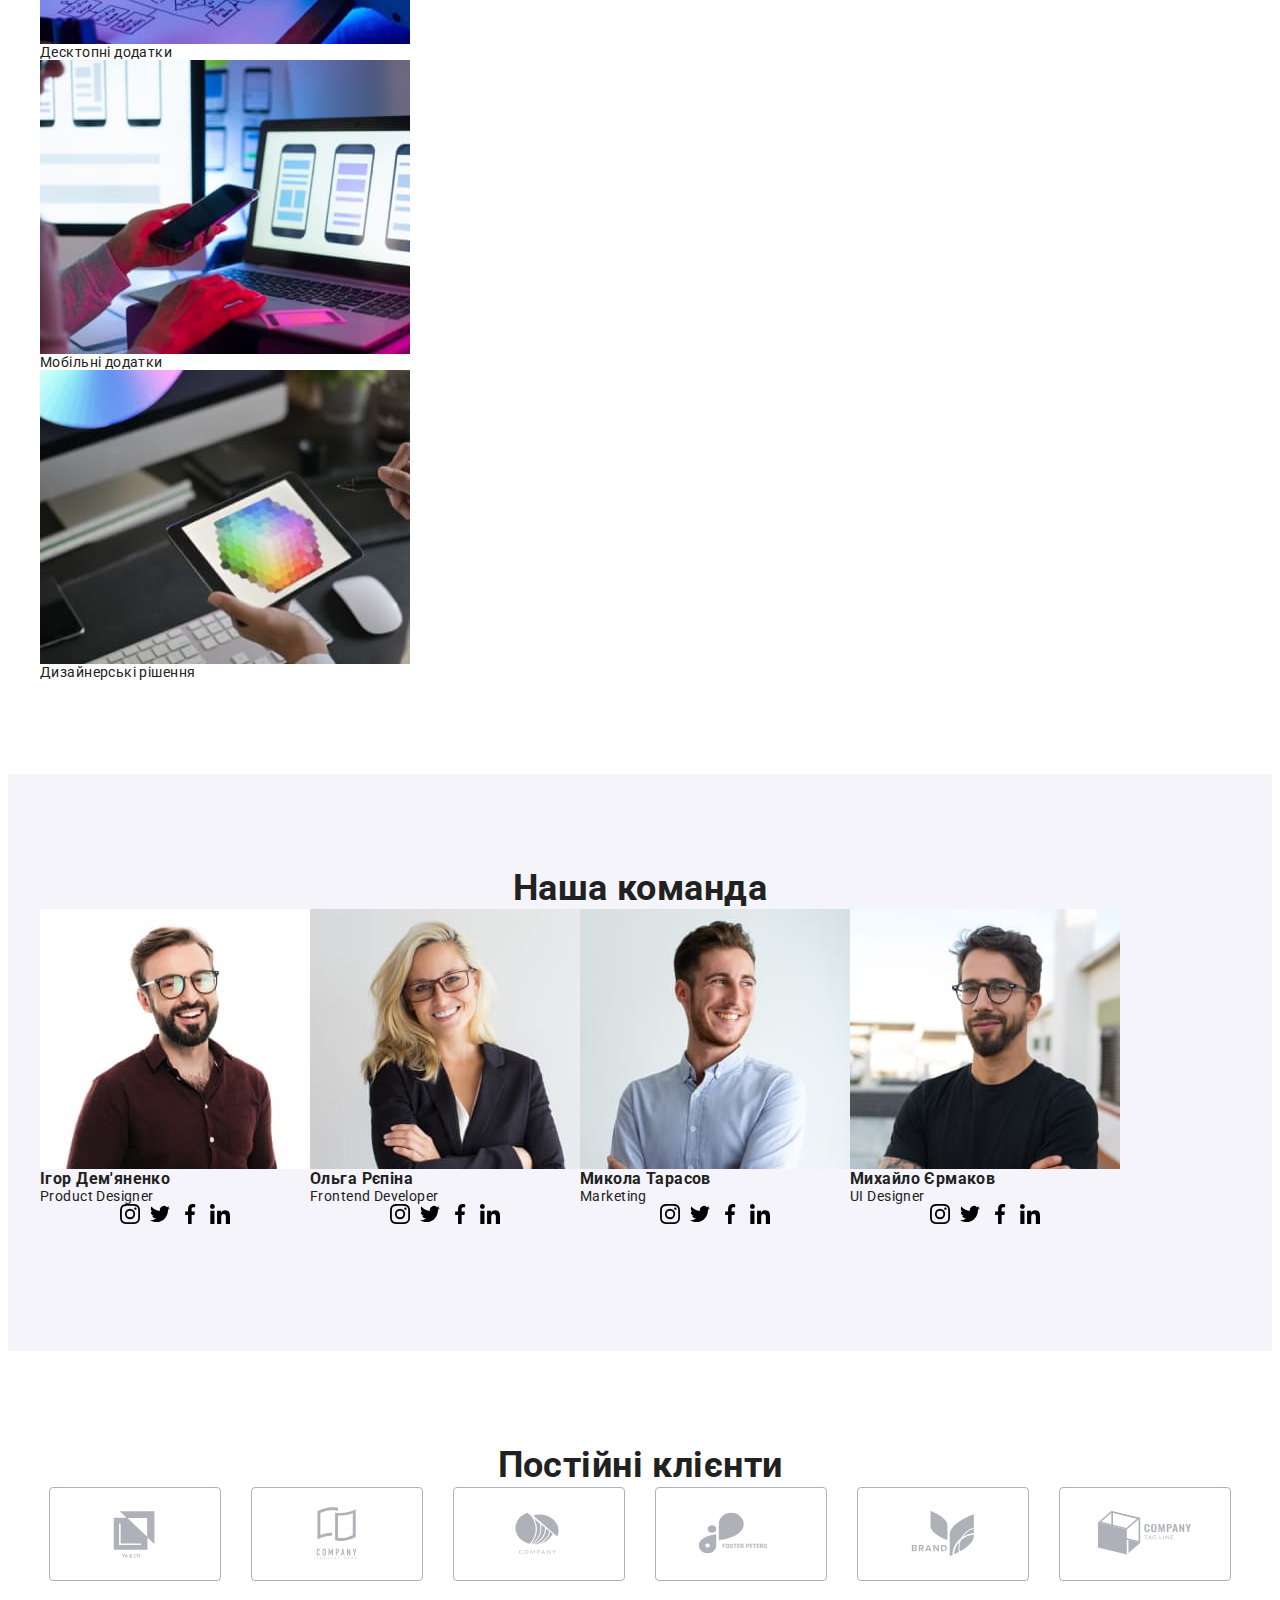
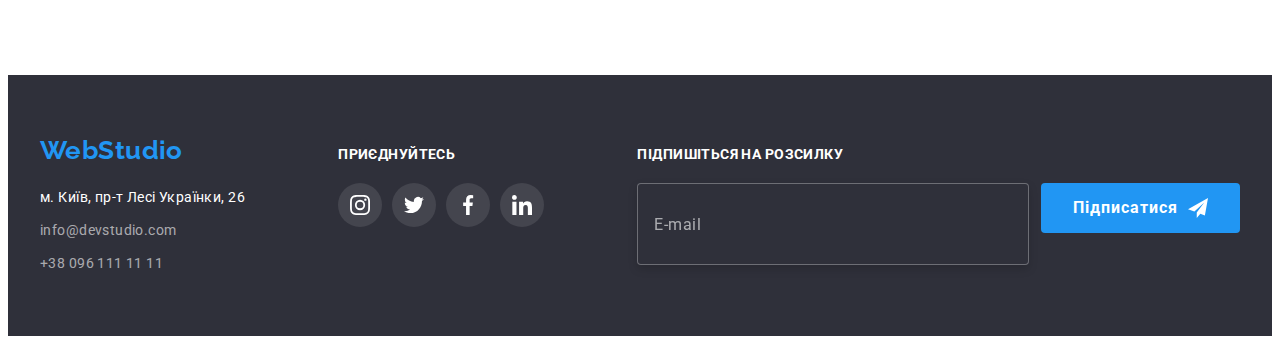
==== commit 152af11b: "update index.html" ====
--- a/index.html
+++ b/index.html
@@ -22,31 +22,31 @@
 	<header class="page-header">
 		<div class="container">
 			<div class="header-container">
-				<nav class="site-nav">
+				<nav class="header-nav">
 					<a class="logo" href="./index.html">Web<span class="logo-header">Studio</span></a>
-					<ul class="list header-list">
-						<li class="nav-item">
-							<a class="link nav-link current" href="./index.html">Студія</a>
-						</li>
-						<li class="nav-item">
-							<a class="link nav-link" href="./portfolio.html">Портфоліо</a>
-						</li>
-						<li class="nav-item">
-							<a class="link nav-link" href="#">Контакти</a>
+					<ul class="list header-nav__list">
+						<li class="header-nav__item">
+							<a class="link header-nav__link header-nav__link--current" href="./index.html">Студія</a>
+						</li>
+						<li class="header-nav__item">
+							<a class="link header-nav__link" href="./portfolio.html">Портфоліо</a>
+						</li>
+						<li class="header-nav__item">
+							<a class="link header-nav__link" href="#">Контакти</a>
 						</li>
 					</ul>
 				</nav>
 				<ul class="list header-address">
-					<li class="address-item">
-						<a class="link address-link" href="mailto:info@devstudio.com">
+					<li class="header-address__item">
+						<a class="link header-address__link" href="mailto:info@devstudio.com">
 							<svg width="16" height="12">
 								<use href="./images/icons.svg#icon-envelope"></use>
 							</svg>
 							info@devstudio.com
 						</a>
 					</li>
-					<li class="address-item">
-						<a class="link phone-link" href="tel:+380961111111">
+					<li class="header-address__item">
+						<a class="link header-address__link" href="tel:+380961111111">
 							<svg width="10" height="16">
 								<use href="./images/icons.svg#icon-smartphone"></use>
 							</svg>
@@ -71,71 +71,56 @@
 				<div class="backdrop is-hidden" data-modal>
 					<div class="modal">
 						<button class="modal-button" type="button" data-modal-close>
-							<svg class="close-icon" width="11" height="11">
+							<svg class="modal-button__icon" width="11" height="11">
 								<use href="./images/icons.svg#icon-vector"></use>
 							</svg>
 						</button>
 
 						<form class="modal-form" name="signup-form" autocomplete="off" novalidate>
-							<h2 class="form-title">Залиште свої дані, ми вам передзвонимо</h2>
-
-							<div class="form-field">
-								<label class="form-label" for="name">Ім'я</label>
-								<div class="form-thumb">
-									<input class="form-input" id="name" type="text" name="name" />
-									<svg class="form-icon">
-										<use href="./images/icons.svg#icon-person"></use>
-									</svg>
-								</div>
+							<h2 class="modal-form__title">Залиште свої дані, ми вам передзвонимо</h2>
+
+							<label class="modal-form__label" for="name">Ім'я</label>
+							<div class="modal-form__thumb">
+								<input class="modal-form__input" id="name" type="text" name="name" />
+								<svg class="modal-form__icon">
+									<use href="./images/icons.svg#icon-person"></use>
+								</svg>
 							</div>
 
-
-							<div class="form-field">
-								<label class="form-label" for="phone">Телефон</label>
-
-								<div class="form-thumb">
-									<input class="form-input" id="phone" type="tel" name="tel" />
-									<svg class="form-icon">
-										<use href="./images/icons.svg#icon-phone"></use>
-									</svg>
-								</div>
+							<label class="modal-form__label" for="phone">Телефон</label>
+							<div class="modal-form__thumb">
+								<input class="modal-form__input" id="phone" type="tel" name="tel" />
+								<svg class="modal-form__icon">
+									<use href="./images/icons.svg#icon-phone"></use>
+								</svg>
 							</div>
 
-
-
-							<div class="form-field">
-								<label class="form-label" for="mail">Пошта</label>
-								<div class="form-thumb">
-									<input class="form-input" id="mail" type="email" name="mail" />
-									<svg class="form-icon">
-										<use href="./images/icons.svg#icon-email"></use>
-									</svg>
-								</div>
+							<label class="modal-form__label" for="mail">Пошта</label>
+							<div class="modal-form__thumb">
+								<input class="modal-form__input" id="mail" type="email" name="mail" />
+								<svg class="modal-form__icon">
+									<use href="./images/icons.svg#icon-email"></use>
+								</svg>
 							</div>
 
-
-							<div class="form-field">
-								<label class="form-label" for="comment">Коментар</label>
-								<textarea class="form-comment" id="comment" name="comment"
-									placeholder="Введіть текст"></textarea>
-							</div>
-
-
+							<label class="modal-form__label" for="comment">Коментар</label>
+							<textarea class="modal-form__comment" id="comment" name="comment"
+								placeholder="Введіть текст"></textarea>
 
 							<!-- Checkbox -->
+
 							<div class="checkbox">
-								<input class="checkbox-input visually-hidden" id="terms-checkbox" type="checkbox"
+								<input class="checkbox__input visually-hidden" id="terms-checkbox" type="checkbox"
 									name="terms-checkbox">
-								<svg class="checkbox-icon" width="16px" height="15px">
+								<svg class="checkbox__icon" width="16px" height="15px">
 									<use href="./images/icons.svg#icon-check"></use>
 								</svg>
-								<label class="checkbox-label" for="terms-checkbox">Погоджуюся з розсилкою та приймаю <a
+								<label class="checkbox__label" for="terms-checkbox">Погоджуюся з розсилкою та приймаю <a
 										class="terms-link" href="#">Умови договору</a>
 								</label>
 							</div>
 
-
-							<button class="form-button" type="submit">Відправити</button>
+							<button class="modal-form__button" type="submit">Відправити</button>
 
 						</form>
 
@@ -147,44 +132,45 @@
 		<section class="section">
 			<div class="container">
 				<h2 class="title visually-hidden">Особливості</h2>
-				<ul class="list features-list">
-					<li class="features-item">
-						<div class="features-rectangle">
-							<svg class="features-icon" width="70" height="70">
+				<ul class="list features">
+					<li class="features__item">
+						<div class="features__rectangle">
+							<svg width="70" height="70">
 								<use href="./images/icons.svg#icon-antenna"></use>
 							</svg>
 						</div>
-						<h3 class="features-title">Увага до деталей</h3>
-						<p class="features-text">Ідейні міркування, і навіть початок повсякденної роботи з формування позиції.
+						<h3 class="features__title">Увага до деталей</h3>
+						<p class="features__text">Ідейні міркування, і навіть початок повсякденної роботи з формування
+							позиції.
 						</p>
 					</li>
-					<li class="features-item">
-						<div class="features-rectangle">
-							<svg class="features-icon" width="70" height="70">
+					<li class="features__item">
+						<div class="features__rectangle">
+							<svg width="70" height="70">
 								<use href="./images/icons.svg#icon-clock"></use>
 							</svg>
 						</div>
-						<h3 class="features-title">Пунктуальність</h3>
-						<p class="features-text">Завдання організації, особливо рамки і місце навчання кадрів тягне у себе.
+						<h3 class="features__title">Пунктуальність</h3>
+						<p class="features__text">Завдання організації, особливо рамки і місце навчання кадрів тягне у себе.
 						</p>
 					</li>
-					<li class="features-item">
-						<div class="features-rectangle">
-							<svg class="features-icon" width="70" height="70">
+					<li class="features__item">
+						<div class="features__rectangle">
+							<svg width="70" height="70">
 								<use href="./images/icons.svg#icon-diagram"></use>
 							</svg>
 						</div>
-						<h3 class="features-title">Планування</h3>
-						<p class="features-text">Так само консультація з широким активом значною мірою зумовлює.</p>
-					</li>
-					<li class="features-item">
-						<div class="features-rectangle">
-							<svg class="features-icon" width="70" height="70">
+						<h3 class="features__title">Планування</h3>
+						<p class="features__text">Так само консультація з широким активом значною мірою зумовлює.</p>
+					</li>
+					<li class="features__item">
+						<div class="features__rectangle">
+							<svg width="70" height="70">
 								<use href="./images/icons.svg#icon-astronaut"></use>
 							</svg>
 						</div>
-						<h3 class="features-title">Сучасні технології</h3>
-						<p class="features-text">Значимість цих проблем настільки очевидна, що реалізація планових завдань.
+						<h3 class="features__title">Сучасні технології</h3>
+						<p class="features__text">Значимість цих проблем настільки очевидна, що реалізація планових завдань.
 						</p>
 					</li>
 				</ul>
@@ -192,178 +178,180 @@
 		</section>
 		<section class="section technology-section">
 			<div class="container">
-				<!-- <div class="technology"> -->
-				<h2 class="title technology-title">Чим ми займаємося</h2>
-				<ul class="list technology-list">
-					<li class="technology-item">
-						<div class="technology-thumb">
+				<h2 class="title">Чим ми займаємося</h2>
+				<ul class="list technology">
+					<li class="technology__item">
+						<div class="technology__thumb">
 							<img src="./images/code.jpg" alt="Людина працює за комп'ютером" width="370" height="294" />
-							<p class="technology-text">Десктопні додатки</p>
-						</div>
-					</li>
-					<li class="technology-item">
-						<div class="technology-thumb">
+							<p class="technology__text">Десктопні додатки</p>
+						</div>
+					</li>
+					<li class="technology__item">
+						<div class="technology__thumb">
 							<img src="./images/mobile.jpg" alt="Людина з телефоном у руці працює за комп'ютером" width="370"
 								height="294" />
-							<p class="technology-text">Мобільні додатки</p>
-						</div>
-					</li>
-					<li class="technology-item">
-						<div class="technology-thumb">
+							<p class="technology__text">Мобільні додатки</p>
+						</div>
+					</li>
+					<li class="technology__item">
+						<div class="technology__thumb">
 							<img src="./images/tablet.jpg" alt="Людина малює на планшеті" width="370" height="294" />
-							<p class="technology-text">Дизайнерські рішення</p>
-						</div>
-					</li>
-				</ul>
-				<!-- </div> -->
+							<p class="technology__text">Дизайнерські рішення</p>
+						</div>
+					</li>
+				</ul>
+
 			</div>
 		</section>
 		<section class="section team-section">
 			<div class="container">
-				<h2 class="title team-title">Наша команда</h2>
+				<h2 class="title">Наша команда</h2>
 				<ul class="list team-list">
-					<li class="team-item">
+					<li class="team-list__item">
 						<img src="./images/demyanenko.jpg" alt="Усміхнений хлопець в окулярах" width="270" />
-						<div class="team-card">
-							<h3 class="team-name">Ігор Дем'яненко</h3>
-							<p class="team-position" lang="en">Product Designer</p>
+						<div class="team-list__header">
+							<h3 class="team-list__name">Ігор Дем'яненко</h3>
+							<p class="team-list__position" lang="en">Product Designer</p>
 						</div>
 						<ul class="list social-list">
-							<li class="social-item">
-								<a class="social-link" href="">
-									<svg class="social-icon" width="20" height="20">
+							<li>
+								<a class="social-list__link" href="">
+									<svg class="social-list__icon" width="20" height="20">
 										<use href="./images/icons.svg#icon-instagram"></use>
 									</svg>
 								</a>
 							</li>
-							<li class="social-item">
-								<a class="social-link" href="">
-									<svg class="social-icon" width="20" height="20">
+							<li>
+								<a class="social-list__link" href="">
+									<svg class="social-list__icon" width="20" height="20">
 										<use href="./images/icons.svg#icon-twitter"></use>
 									</svg>
 								</a>
 							</li>
-							<li class="social-item">
-								<a class="social-link" href="">
-									<svg class="social-icon" width="20" height="20">
+							<li>
+								<a class="social-list__link" href="">
+									<svg class="social-list__icon" width="20" height="20">
 										<use href="./images/icons.svg#icon-facebook"></use>
 									</svg>
 								</a>
 							</li>
-							<li class="social-item">
-								<a class="social-link" href="">
-									<svg class="social-icon" width="20" height="20">
+							<li>
+								<a class="social-list__link" href="">
+									<svg class="social-list__icon" width="20" height="20">
 										<use href="./images/icons.svg#icon-linkedin"></use>
 									</svg>
 								</a>
 							</li>
 						</ul>
 					</li>
-					<li class="team-item">
+
+					<li class="team-list__item">
 						<img src="./images/repina.jpg" alt="Усміхнена дівчина в окулярах" width="270" />
-						<div class="team-card">
-							<h3 class="team-name">Ольга Рєпіна</h3>
-							<p class="team-position" lang="en">Frontend Developer</p>
+						<div class="team-list__header">
+							<h3 class="team-list__name">Ольга Рєпіна</h3>
+							<p class="team-list__position" lang="en">Frontend Developer</p>
 						</div>
 						<ul class="list social-list">
-							<li class="social-item">
-								<a class="social-link" href="">
-									<svg class="social-icon" width="20" height="20">
+							<li>
+								<a class="social-list__link" href="">
+									<svg class="social-list__icon" width="20" height="20">
 										<use href="./images/icons.svg#icon-instagram"></use>
 									</svg>
 								</a>
 							</li>
-							<li class="social-item">
-								<a class="social-link" href="">
-									<svg class="social-icon" width="20" height="20">
+							<li>
+								<a class="social-list__link" href="">
+									<svg class="social-list__icon" width="20" height="20">
 										<use href="./images/icons.svg#icon-twitter"></use>
 									</svg>
 								</a>
 							</li>
-							<li class="social-item">
-								<a class="social-link" href="">
-									<svg class="social-icon" width="20" height="20">
+							<li>
+								<a class="social-list__link" href="">
+									<svg class="social-list__icon" width="20" height="20">
 										<use href="./images/icons.svg#icon-facebook"></use>
 									</svg>
 								</a>
 							</li>
-							<li class="social-item">
-								<a class="social-link" href="">
-									<svg class="social-icon" width="20" height="20">
+							<li>
+								<a class="social-list__link" href="">
+									<svg class="social-list__icon" width="20" height="20">
 										<use href="./images/icons.svg#icon-linkedin"></use>
 									</svg>
 								</a>
 							</li>
 						</ul>
 					</li>
-					<li class="team-item">
+
+					<li class="team-list__item">
 						<img src="./images/tarasov.jpg" alt="Усміхнений хлопець" width="270" />
-						<div class="team-card">
-							<h3 class="team-name">Микола Тарасов</h3>
-							<p class="team-position" lang="en">Marketing</p>
+						<div class="team-list__header">
+							<h3 class="team-list__name">Микола Тарасов</h3>
+							<p class="team-list__position" lang="en">Marketing</p>
 						</div>
 						<ul class="list social-list">
-							<li class="social-item">
-								<a class="social-link" href="">
-									<svg class="social-icon" width="20" height="20">
+							<li>
+								<a class="social-list__link" href="">
+									<svg class="social-list__icon" width="20" height="20">
 										<use href="./images/icons.svg#icon-instagram"></use>
 									</svg>
 								</a>
 							</li>
-							<li class="social-item">
-								<a class="social-link" href="">
-									<svg class="social-icon" width="20" height="20">
+							<li>
+								<a class="social-list__link" href="">
+									<svg class="social-list__icon" width="20" height="20">
 										<use href="./images/icons.svg#icon-twitter"></use>
 									</svg>
 								</a>
 							</li>
-							<li class="social-item">
-								<a class="social-link" href="">
-									<svg class="social-icon" width="20" height="20">
+							<li>
+								<a class="social-list__link" href="">
+									<svg class="social-list__icon" width="20" height="20">
 										<use href="./images/icons.svg#icon-facebook"></use>
 									</svg>
 								</a>
 							</li>
-							<li class="social-item">
-								<a class="social-link" href="">
-									<svg class="social-icon" width="20" height="20">
+							<li>
+								<a class="social-list__link" href="">
+									<svg class="social-list__icon" width="20" height="20">
 										<use href="./images/icons.svg#icon-linkedin"></use>
 									</svg>
 								</a>
 							</li>
 						</ul>
 					</li>
-					<li class="team-item">
+
+					<li class="team-list__item">
 						<img src="./images/yermakov.jpg" alt="Усміхнений хлопець в окулярах" width="270" />
-						<div class="team-card">
-							<h3 class="team-name">Михайло Єрмаков</h3>
-							<p class="team-position" lang="en">UI Designer</p>
+						<div class="team-list__header">
+							<h3 class="team-list__name">Михайло Єрмаков</h3>
+							<p class="team-list__position" lang="en">UI Designer</p>
 						</div>
 						<ul class="list social-list">
-							<li class="social-item">
-								<a class="social-link" href="">
-									<svg class="social-icon" width="20" height="20">
+							<li>
+								<a class="social-list__link" href="">
+									<svg class="social-list__icon" width="20" height="20">
 										<use href="./images/icons.svg#icon-instagram"></use>
 									</svg>
 								</a>
 							</li>
-							<li class="social-item">
-								<a class="social-link" href="">
-									<svg class="social-icon" width="20" height="20">
+							<li>
+								<a class="social-list__link" href="">
+									<svg class="social-list__icon" width="20" height="20">
 										<use href="./images/icons.svg#icon-twitter"></use>
 									</svg>
 								</a>
 							</li>
-							<li class="social-item">
-								<a class="social-link" href="">
-									<svg class="social-icon" width="20" height="20">
+							<li>
+								<a class="social-list__link" href="">
+									<svg class="social-list__icon" width="20" height="20">
 										<use href="./images/icons.svg#icon-facebook"></use>
 									</svg>
 								</a>
 							</li>
-							<li class="social-item">
-								<a class="social-link" href="">
-									<svg class="social-icon" width="20" height="20">
+							<li>
+								<a class="social-list__link" href="">
+									<svg class="social-list__icon" width="20" height="20">
 										<use href="./images/icons.svg#icon-linkedin"></use>
 									</svg>
 								</a>
@@ -375,7 +363,7 @@
 		</section>
 		<section class="section customers-section">
 			<div class="container">
-				<h2 class="title customers-title">Постійні клієнти</h2>
+				<h2 class="title">Постійні клієнти</h2>
 				<ul class="list customers-list">
 					<li class="customers-item">
 						<a class="link customers-link" href="">
@@ -427,7 +415,7 @@
 	<footer class="page-footer">
 		<div class="container footer-container">
 			<div class="footer-address">
-				<a class="logo" href="./index.html">Web<span class="footer-address__logo">Studio</span></a>
+				<a class="logo" href="./index.html">Web<span class="logo__footer">Studio</span></a>
 				<address class="address">
 					<ul class="list">
 						<li class="footer-address__street">
--- a/css/styles.css
+++ b/css/styles.css
@@ -631,9 +631,13 @@
 	background-color:var(--team-background-color);
 }
 
+.team-title{
+margin-bottom: 50px;
+}
+
 .team-list{
 	display: flex;
-	margin-top: 50px;
+	
 }
 
 .team-item {
@@ -745,6 +749,7 @@
 .customers-link:focus .customers-icon{
 	fill: var(--accent-color);
 }
+
 /* footer */
 
 .page-footer {
@@ -758,14 +763,15 @@
 	align-items: baseline;
 	justify-content:space-between;
 }
-.logo-footer{
+
+.footer-address__logo{
 	color: var(--main-white-color);
 
 	transition: color 250ms var(--timing-function);
 }
 
-.logo-footer:hover,
-.logo-footer:focus{
+.footer-address__logo:hover,
+.footer-address__logo:focus{
 	color: var(--accent-color);
 }
 
@@ -774,17 +780,17 @@
 	line-height: 1.71;
 }
 
-.address-footer {
+.footer-address__street {
 	color: var(--main-white-color);
 	margin-top: 20px;
 }
 	
-.mail-footer {
+.footer-address__mail {
 	color: var(--addrees-color);
 	margin-top: 9px;
 }
 	
-.phone-footer {
+.footer-address__tel {
 	color: var(--addrees-color);
 	margin-top: 9px;
 }
@@ -799,14 +805,14 @@
 	margin-bottom: 20px;
 }
 
-.network-list {
+.footer-network__list {
 	display: flex;
 	justify-content: center;
 	gap: 10px;
 }
 
 
-.network-link {
+.footer-network__link {
 	width: 44px;
 	height: 44px;
 	display: flex;
@@ -818,12 +824,12 @@
 	transition: background-color 250ms var(--timing-function);
 }
 
-.network-link:hover,
-.network-link:focus {
+.footer-network__link:hover,
+.footer-network__link:focus {
 	background-color: var(--accent-color);
 }
 
-.network-icon {
+.footer-network__icon {
 	fill: var(--main-white-color);
 }
 
@@ -831,13 +837,13 @@
 
 
 
-.mailing-list{
+.footer-mailing__list{
 	display: flex;
 	justify-content: center;
 	gap: 12px;
 }
 
-.footer-frm {
+.footer-mailing__frm {
 	width: 358px;
 	height: 50px;
 	padding: 15px 16px;
@@ -859,7 +865,7 @@
 	background-color: var(--secondary-background-color);
 }
 
-.footer-frm::placeholder {
+.footer-mailing__frm::placeholder {
 	font-family: 'Roboto';
 	font-style: normal;
 	font-weight: 400;
@@ -870,7 +876,7 @@
 	color: rgba(255, 255, 255, 0.6);;
 }
 
-.footer-btn {
+.footer-mailing__btn {
 	color: var(--main-white-color);
 	background-color:var(--accent-color);
 	font-family: inherit;
@@ -896,15 +902,15 @@
 
 }
 
-.footer-btn:hover {
+.footer-mailing__btn:hover {
 	background-color: var(--secondary-accent-color);
 	box-shadow: 0px 4px 4px rgba(0, 0, 0, 0.15);
 }
 
-.footer-btn .icon-mailing {
-
-	display: flex;
-	fill: currentColor;
+.footer-mailing__icon {
+
+	display: flex;
+	fill: var(--main-white-color);
 	align-items: center;
 	margin-left: 10px;
 
@@ -1024,14 +1030,14 @@
 
 /* portfolio card */
 
-.portfolio-card{
+.portfolio-work__card{
 	padding: 20px 24px;
 	border-left: 1px solid var(--border-color);
 	border-right: 1px solid var(--border-color);
 	border-bottom: 1px solid var(--border-color);
 }
 
-.portfolio-card__title{
+.portfolio-work__title{
 	font-weight: 700;
 	font-size: 18px;
 	line-height: 2;
@@ -1039,7 +1045,7 @@
 	margin-bottom: 4px;
 }
 
-.portfolio-card__subtitle{
+.portfolio-work__subtitle{
 	color: var(--secondary-text-color);
 	font-size: 16px;
 	line-height: 1.88;
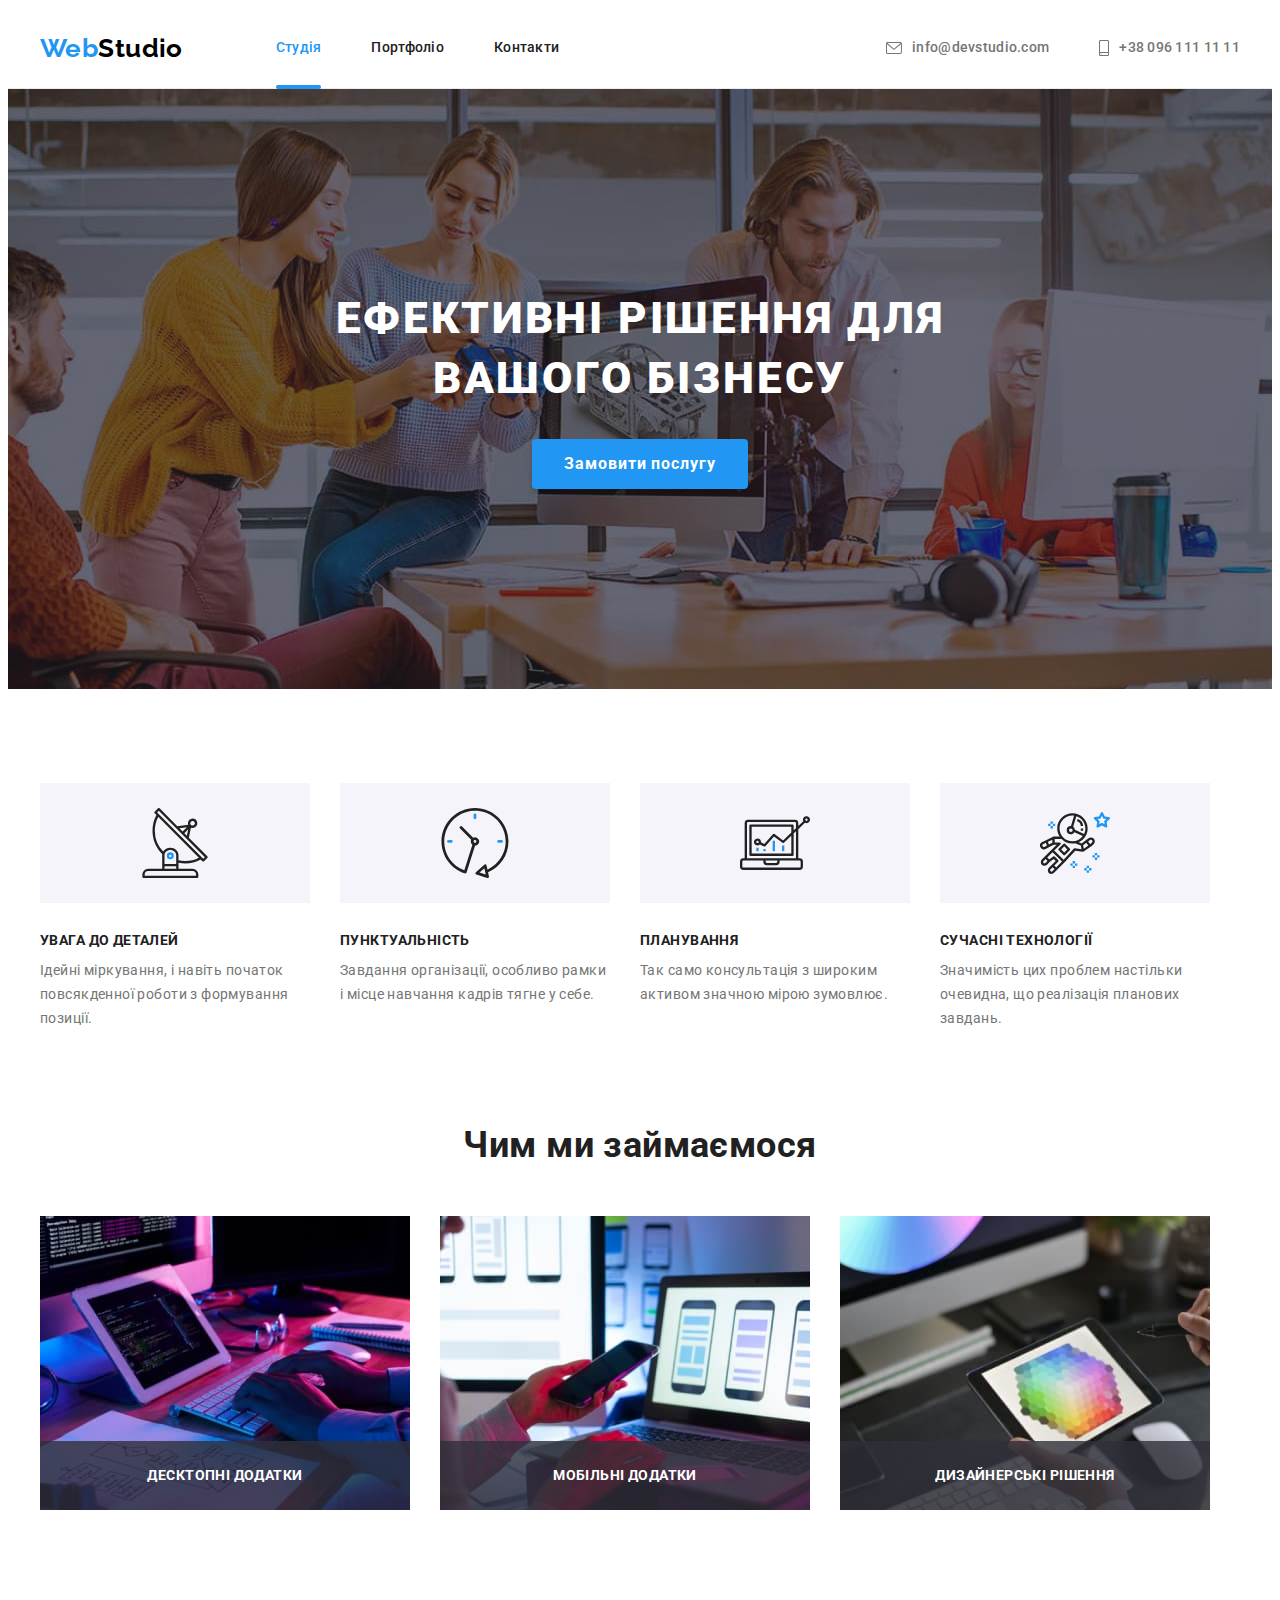
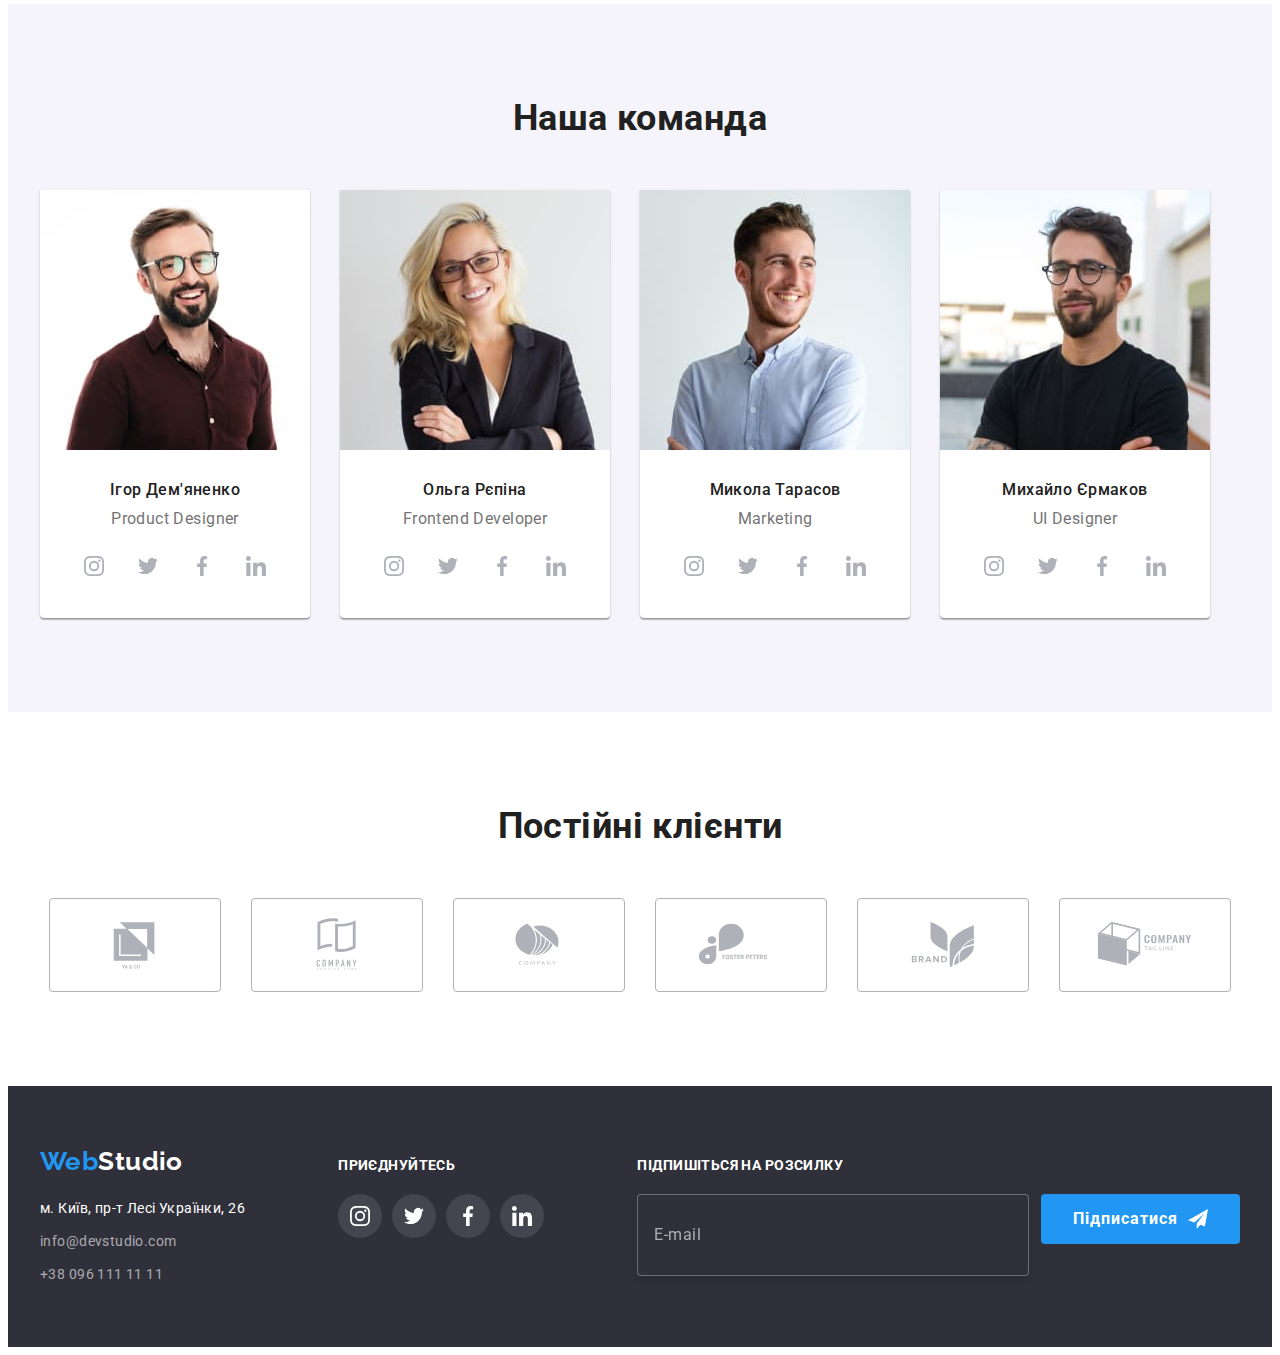
==== commit 7ac3d1d8: "update portfolio.html index.html style.css" ====
--- a/index.html
+++ b/index.html
@@ -361,48 +361,48 @@
 				</ul>
 			</div>
 		</section>
-		<section class="section customers-section">
+		<section class="section">
 			<div class="container">
 				<h2 class="title">Постійні клієнти</h2>
 				<ul class="list customers-list">
-					<li class="customers-item">
-						<a class="link customers-link" href="">
-							<svg class="customers-icon" width="106" height="60">
+					<li>
+						<a class="link customers-list__link" href="">
+							<svg class="customers-list__icon" width="106" height="60">
 								<use href="./images/icons.svg#icon-yaco"></use>
 							</svg>
 						</a>
 					</li>
-					<li class="customers-item">
-						<a class="link customers-link" href="">
-							<svg class="customers-icon" width="106" height="60">
+					<li>
+						<a class="link customers-list__link" href="">
+							<svg class="customers-list__icon" width="106" height="60">
 								<use href="./images/icons.svg#icon-tagline-here"></use>
 							</svg>
 						</a>
 					</li>
-					<li class="customers-item">
-						<a class="link customers-link" href="">
-							<svg class="customers-icon" width="106" height="60">
+					<li>
+						<a class="link customers-list__link" href="">
+							<svg class="customers-list__icon" width="106" height="60">
 								<use href="./images/icons.svg#icon-company"></use>
 							</svg>
 						</a>
 					</li>
-					<li class="customers-item">
-						<a class="link customers-link" href="">
-							<svg class="customers-icon" width="106" height="60">
+					<li>
+						<a class="link customers-list__link" href="">
+							<svg class="customers-list__icon" width="106" height="60">
 								<use href="./images/icons.svg#icon-foster-peters"></use>
 							</svg>
 						</a>
 					</li>
-					<li class="customers-item">
-						<a class="link customers-link" href="">
-							<svg class="customers-icon" width="106" height="60">
+					<li>
+						<a class="link customers-list__link" href="">
+							<svg class="customers-list__icon" width="106" height="60">
 								<use href="./images/icons.svg#icon-brand"></use>
 							</svg>
 						</a>
 					</li>
-					<li class="customers-item">
-						<a class="link customers-link" href="">
-							<svg class="customers-icon" width="106" height="60">
+					<li>
+						<a class="link customers-list__link" href="">
+							<svg class="customers-list__icon" width="106" height="60">
 								<use href="./images/icons.svg#icon-company-tagline"></use>
 							</svg>
 						</a>
--- a/css/styles.css
+++ b/css/styles.css
@@ -67,6 +67,7 @@
 .link:hover,
 .link:focus {
 	color: var(--accent-color);
+	outline: none;
 }
 
 .container{
@@ -83,6 +84,14 @@
 	padding-top: 94px;
 }
 
+.title {
+	font-weight: 700;
+	font-size: 36px;
+	line-height: 1.16;
+	text-align: center;
+	margin-bottom: 50px;
+}
+
 /* header */
 .page-header{
 	border-bottom: 1px solid var(--border-color);
@@ -120,25 +129,12 @@
 
 /* navigation */
 
-.site-nav {
-	display: flex;
-	align-items: center;
-}
-
-.nav-link {
-	position: relative;
-
-	display: block;
-	padding-top: 32px;
-	padding-bottom: 32px;
-}
-
-.nav-item+.nav-item {
-	display: flex;
-	margin-left: 50px;
-}
-
-.header-list {
+.header-nav {
+	display: flex;
+	align-items: center;
+}
+
+.header-nav__list {
 	font-weight: 500;
 	font-size: 14px;
 	line-height: 1.14;
@@ -148,13 +144,27 @@
 	margin-left: 93px;
 }
 
-.current {
+.header-nav__link {
+	position: relative;
+
+	display: block;
+	padding-top: 32px;
+	padding-bottom: 32px;
+}
+
+.header-nav__item+.header-nav__item {
+	display: flex;
+	margin-left: 50px;
+}
+
+
+.header-nav__link--current {
 	color: var(--accent-color);
 }
 
 /*підкреслення посилання поточної сторінки через ::after та позиціювання  (position: relative; 	position: absolute;)*/
 
-.nav-link.current::after{
+.header-nav__link--current::after{
 	position: absolute;
 	content: '';
 	bottom: -1px;
@@ -181,23 +191,17 @@
 	align-items: center;
 }
 
-.address-item + .address-item{
+.header-address__item + .header-address__item{
 	margin-left: 50px;
 }
 
-.address-link{
+.header-address__link{
 	display: flex;
 	fill: currentColor;
 	align-items: center;
 	gap: 10px;
 }
 
-.phone-link{
-	display: flex;
-	fill: currentColor;
-	align-items: center;
-	gap: 10px;
-}
 
 /* Hero */
 .hero{
@@ -300,7 +304,7 @@
 	position: absolute;
 	top: 50%;
 	left: 50%;
-		
+	
 	width: 528px;
 	
 	padding: 40px;
@@ -331,18 +335,18 @@
 	cursor: pointer;
 }
 
-.close-icon {
+.modal-button__icon {
 	fill: currentColor;
 	transition: fill 250ms var(--timing-function);
 }
 
-.modal-button:hover .close-icon{
+.modal-button:hover .modal-button__icon{
 	fill: var(--accent-color)
 }
 
 	/* signup-form */
 
-.form-title{
+.modal-form__title{
 		
 	font-weight: 700;
 	font-size: 20px;
@@ -353,7 +357,8 @@
 	margin-bottom: 20px;
 }
 
-.form-label{
+
+.modal-form__label{
 	color: var(--secondary-text-color);
 	font-size: 12px;
 	line-height: 1.16;
@@ -362,18 +367,50 @@
 	margin-bottom: 4px;
 }
 
-.form-thumb{
-position: relative;
-margin-bottom: 10px;
-
-transition: fill 250ms var(--timing-function);
-}
-
-.form-thumb:hover {
+.modal-form__thumb{
+	position: relative;
+	margin-bottom: 10px;
+
+	transition: fill 250ms var(--timing-function);
+}
+
+.modal-form__thumb:hover {
 	fill: var(--accent-color);
 }
 
-.form-icon{
+.modal-form__input{
+	width: 100%;
+	height: 40px;
+	padding: 12px 12px 12px 42px ;
+	outline: none;
+
+	font-family: 'Roboto';
+	font-style: normal;
+	font-weight: 400;
+	font-size: 12px;
+	line-height: 1.16;
+	letter-spacing: 0.01em;
+	
+	color: var(--primery-text-color);
+
+	border: 1px solid rgba(33, 33, 33, 0.2);
+	border-radius: 4px;
+	cursor: pointer;
+
+	transition: border 250ms var(--timing-function);
+}
+
+.modal-form__input,
+.modal-form__input:focus~.modal-form__icon{
+	fill: var(--accent-color);
+}
+
+.modal-form__input:hover,
+.modal-form__input:focus{
+	border: 1px solid var(--accent-color);
+}
+
+.modal-form__icon{
 	position: absolute;
 	width: 18px;
 	height: 18px;
@@ -381,42 +418,10 @@
 	left: 12px;
 	transform: translateY(-50%);
 
-	transition: fill 250ms var(--timing-function) ;
-}
-
-.form-input{
-	width: 100%;
-	height: 40px;
-	padding: 12px 12px 12px 42px ;
-	outline: none;
-
-	font-family: 'Roboto';
-	font-style: normal;
-	font-weight: 400;
-	font-size: 12px;
-	line-height: 1.16;
-	letter-spacing: 0.01em;
-	
-	color: var(--primery-text-color);
-
-	border: 1px solid rgba(33, 33, 33, 0.2);
-	border-radius: 4px;
-	cursor: pointer;
-
-	transition: border 250ms var(--timing-function);
-}
-
-.form-input,
-.form-input:focus~.form-icon {
-	fill: var(--accent-color);
-}
-
-.form-input:hover,
-.form-input:focus{
-	border: 1px solid var(--accent-color);
-}
-
-.form-comment{
+	transition: fill 250ms var(--timing-function);
+}
+
+.modal-form__comment{
 	width: 100%;
 	height: 120px;
 	resize: none;
@@ -451,11 +456,11 @@
 
 /* Checkbox  */
 
-.checkbox-input {
+.checkbox__input {
 	appearance: none;
 }
 
-.checkbox-label {
+.checkbox__label {
 	color: var(--secondary-text-color);
 	line-height: 1.71;
 	cursor: pointer;
@@ -470,11 +475,11 @@
 	margin-bottom: 30px;
 }
 
-.checkbox-label {
+.checkbox__label {
 	padding-left: 36px;
 }
 
-.checkbox-icon {
+.checkbox__icon {
 	content: "";
 	position: absolute;
 	z-index: -1;
@@ -492,7 +497,7 @@
 	fill-opacity 250ms var(--timing-function);
 }
 
-.checkbox-input:checked+.checkbox-icon {
+.checkbox__input:checked+.checkbox__icon {
 	background-color: var(--accent-color);
 	border-color: var(--accent-color);
 	border: none;
@@ -503,34 +508,35 @@
 /* --- --------------------------------------------*/
 
 
-.form-button{
-		color: var(--main-white-color);
-		background-color: var(--accent-color);
-		font-family: inherit;
-		font-weight: 700;
-		font-size: 16px;
-		line-height: 1.87;
-		font-style: normal;
-		cursor: pointer;
-		letter-spacing: 0.06em;
-	
-		padding: 10px 52px;
-		text-align: center;
-		display: flex;
-		align-items: center;
-	
-		border-radius: 4px;
-		border: 0;
-		box-shadow: 0px 4px 4px rgba(0, 0, 0, 0.15);
-		margin-left: auto;
-		margin-right: auto;
-		
-		transition: background-color 250ms var(--timing-function);
-}
-
-.form-button:hover,
-.form-button:focus{
+.modal-form__button{
+	color: var(--main-white-color);
+	background-color: var(--accent-color);
+	font-family: inherit;
+	font-weight: 700;
+	font-size: 16px;
+	line-height: 1.87;
+	font-style: normal;
+	cursor: pointer;
+	letter-spacing: 0.06em;
+	
+	padding: 10px 52px;
+	text-align: center;
+	display: flex;
+	align-items: center;
+	
+	border-radius: 4px;
+	border: 0;
+	box-shadow: 0px 4px 4px rgba(0, 0, 0, 0.15);
+	margin-left: auto;
+	margin-right: auto;
+
+	transition: background-color 250ms var(--timing-function);
+}
+
+.modal-form__button:hover,
+.modal-form__button:focus{
 	background: var(--secondary-accent-color);
+	outline: none;
 	}
 
 
@@ -540,22 +546,21 @@
 
 
 
-.features-list{
-	display: flex;
-	
-	}
-
-.features-item{
+.features{
+	display: flex;
+}
+
+.features__item{
 	width: 270px;
 	margin-right: 30px;
 
 }
 
-.features-item:last-child{
+.features__item:last-child{
 	margin-right: 0;
 }
 
-.features-rectangle{
+.features__rectangle{
 	width: 270px;
 	height: 120px;
 	background-color: var(--team-background-color);
@@ -565,14 +570,14 @@
 	margin-bottom: 30px;
 }
 
-.features-title{
+.features__title{
 	font-weight: 700;
 	font-size: 14px;
 	line-height: 1.14;
 	text-transform: uppercase;
 }
 
-.features-text{
+.features__text{
 	color: var(--secondary-text-color);
 	margin-top: 10px;
 	line-height: 1.71;
@@ -585,31 +590,25 @@
 	padding-top: 0;
 }
 
-.title{
-	font-weight: 700;
-	font-size: 36px;
-	line-height: 1.16;
-	text-align: center;
-}
-
-.technology-list{
-	display: flex;
-	margin-top: 50px;
-}
-
-.technology-item{
+
+
+.technology{
+	display: flex;
+}
+
+.technology__item{
 	margin-right: 30px;
 }
 
-.technology-item:last-child{
+.technology__item:last-child{
 	margin-right: 0;
 }
 
-.technology-thumb{
+.technology__thumb{
 	position: relative;
 }
 
-.technology-text{
+.technology__text{
 	position: absolute;
 	bottom: 0;
 	width:100%;
@@ -631,16 +630,12 @@
 	background-color:var(--team-background-color);
 }
 
-.team-title{
-margin-bottom: 50px;
-}
-
 .team-list{
 	display: flex;
 	
 }
 
-.team-item {
+.team-list__item {
 	background-color: var(--main-white-color);
 	box-shadow: 0px 1px 3px rgba(0, 0, 0, 0.12), 0px 1px 1px rgba(0, 0, 0, 0.14), 0px 2px 1px rgba(0, 0, 0, 0.2);
 	border-radius: 0px 0px 4px 4px;
@@ -649,16 +644,16 @@
 	margin-right: 30px;
 }
 
-.team-item:last-child{
+.team-list__item:last-child{
 	margin-right: 0;
 }
 
-.team-card {
+.team-list__header {
 	padding-top: 30px;
 	padding-bottom: 16px;
 }
 
-.team-name{
+.team-list__name{
 font-weight: 500;
 font-size: 16px;
 line-height: 1.19;
@@ -667,7 +662,7 @@
 margin-bottom: 10px;
 }
 
-.team-position{
+.team-list__position{
 	color: var(--secondary-text-color);
 	font-size: 16px;
 	line-height: 1.19;
@@ -675,7 +670,7 @@
 }
 
 
-.social-list {
+.social-list{
 	display: flex;
 	justify-content: center;
 	gap: 10px;
@@ -683,7 +678,7 @@
 }
 
 
-.social-link {
+.social-list__link{
 	width: 44px;
 	height: 44px;
 	display: flex;
@@ -694,27 +689,27 @@
 	transition: background-color 250ms var(--timing-function);
 }
 
-.social-link:hover,
-.social-link:focus{
+.social-list__link:hover,
+.social-list__link:focus{
 	background-color: var(--accent-color);
-}
-
-.social-icon{
+	outline: none;
+}
+
+
+
+.social-list__link:hover .social-list__icon,
+.social-list__link:focus .social-list__icon{
+	fill: var(--main-white-color);
+
+}
+
+.social-list__icon{
 	fill: var(--icons-color);
 
 	transition: fill 250ms var(--timing-function);
 }
 
-.social-link:hover .social-icon,
-.social-link:focus .social-icon{
-	fill: var(--main-white-color);
-}
-
 /* CUSTOMERS */
-
-.customers-title{
-	margin-bottom: 50px;
-}
 
 .customers-list{
 	display: flex;
@@ -722,7 +717,7 @@
 	gap: 30px;
 }
 
-.customers-link{
+.customers-list__link{
 	width: 170px;
 	height: 92px;
 	display: flex;
@@ -735,18 +730,20 @@
 	transition: border 250ms var(--timing-function);
 }
 
-.customers-icon{
+.customers-list__icon{
 	fill: var(--icons-color);
 
 	transition: fill 250ms var(--timing-function);
 }
 
-.customers-link:hover,
-.customers-link:focus{
-	border: 1px solid #2196F3;
-}
-.customers-link:hover .customers-icon,
-.customers-link:focus .customers-icon{
+.customers-list__link:hover,
+.customers-list__link:focus{
+	border: 1px solid var(--accent-color);
+	outline: none;
+	
+}
+.customers-list__link:hover .customers-list__icon,
+.customers-list__link:focus .customers-list__icon{
 	fill: var(--accent-color);
 }
 
@@ -764,15 +761,16 @@
 	justify-content:space-between;
 }
 
-.footer-address__logo{
+.logo__footer{
 	color: var(--main-white-color);
 
 	transition: color 250ms var(--timing-function);
 }
 
-.footer-address__logo:hover,
-.footer-address__logo:focus{
+.logo__footer:hover,
+.logo__footer:focus{
 	color: var(--accent-color);
+	outline: none;
 }
 
 .address {
@@ -827,6 +825,7 @@
 .footer-network__link:hover,
 .footer-network__link:focus {
 	background-color: var(--accent-color);
+	outline: none;
 }
 
 .footer-network__icon {
@@ -902,9 +901,11 @@
 
 }
 
-.footer-mailing__btn:hover {
+.footer-mailing__btn:hover,
+.footer-mailing__btn:focus {
 	background-color: var(--secondary-accent-color);
 	box-shadow: 0px 4px 4px rgba(0, 0, 0, 0.15);
+	outline: none;
 }
 
 .footer-mailing__icon {
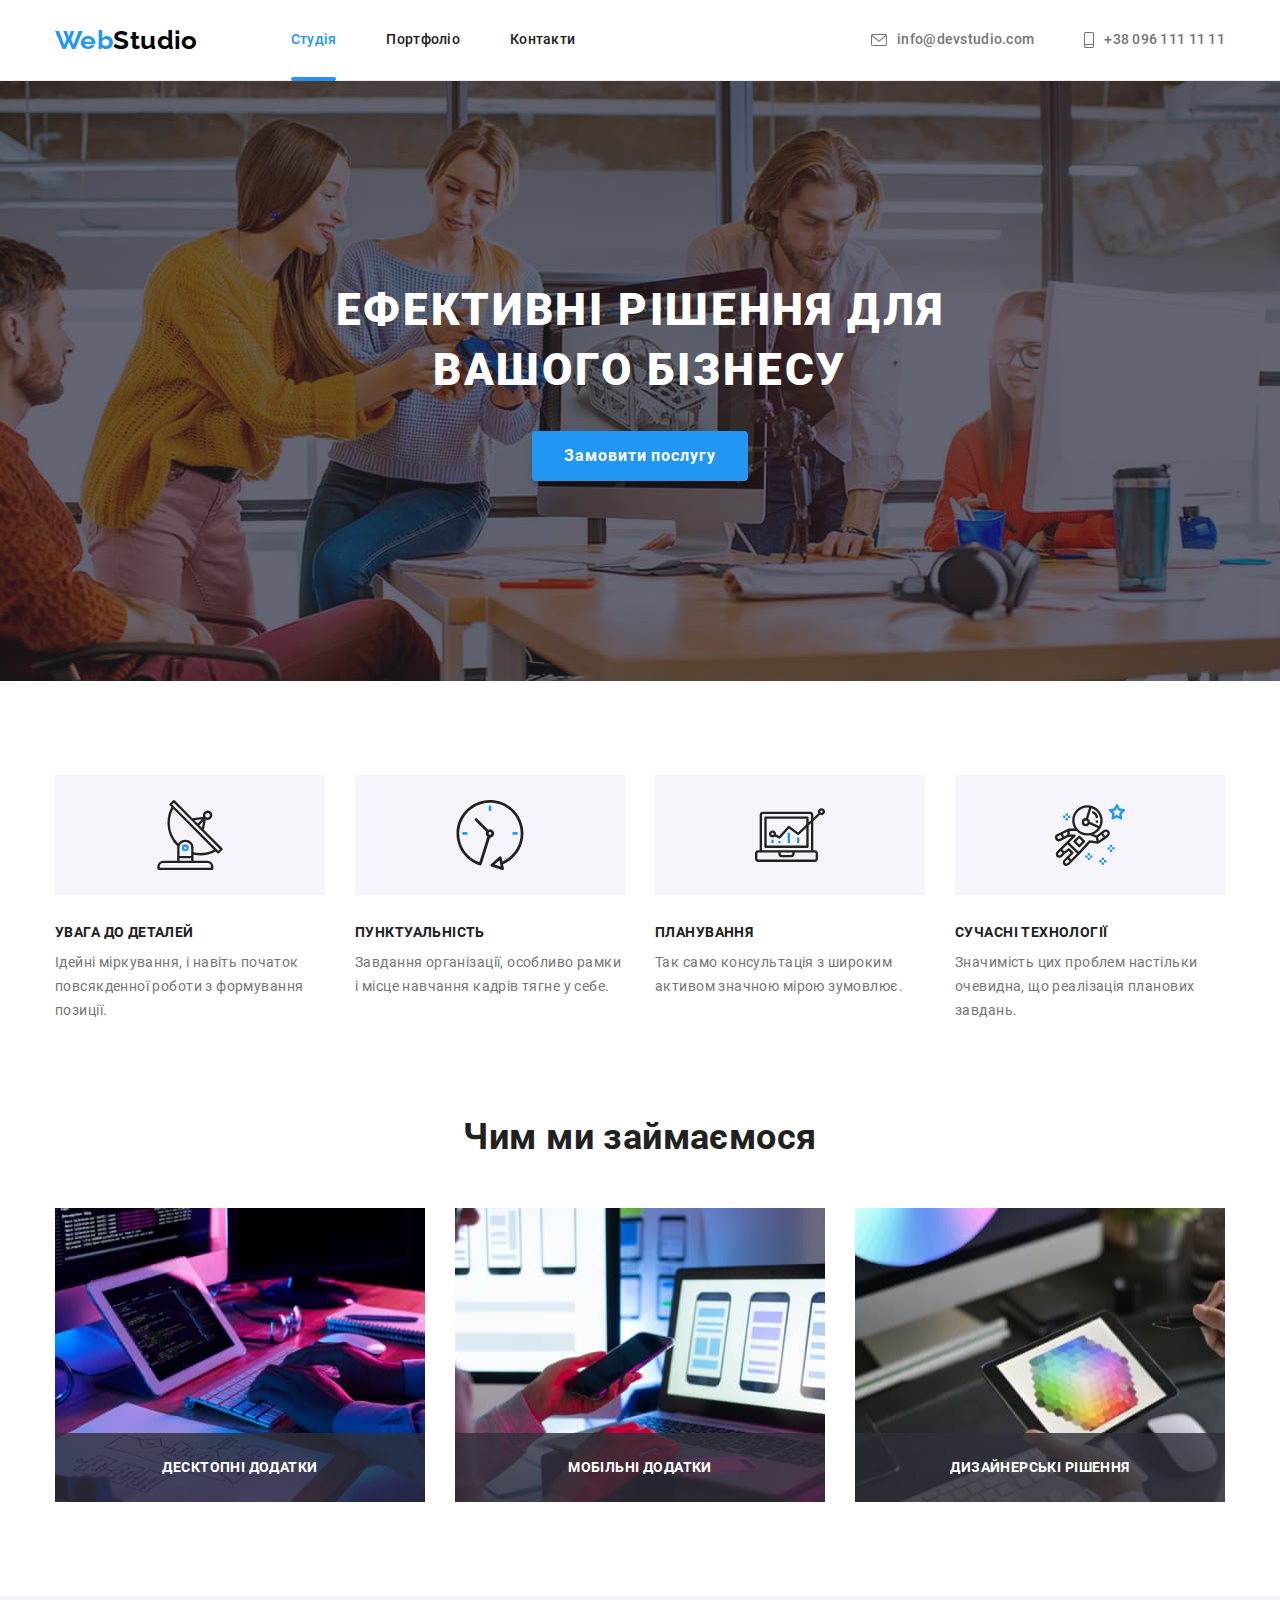
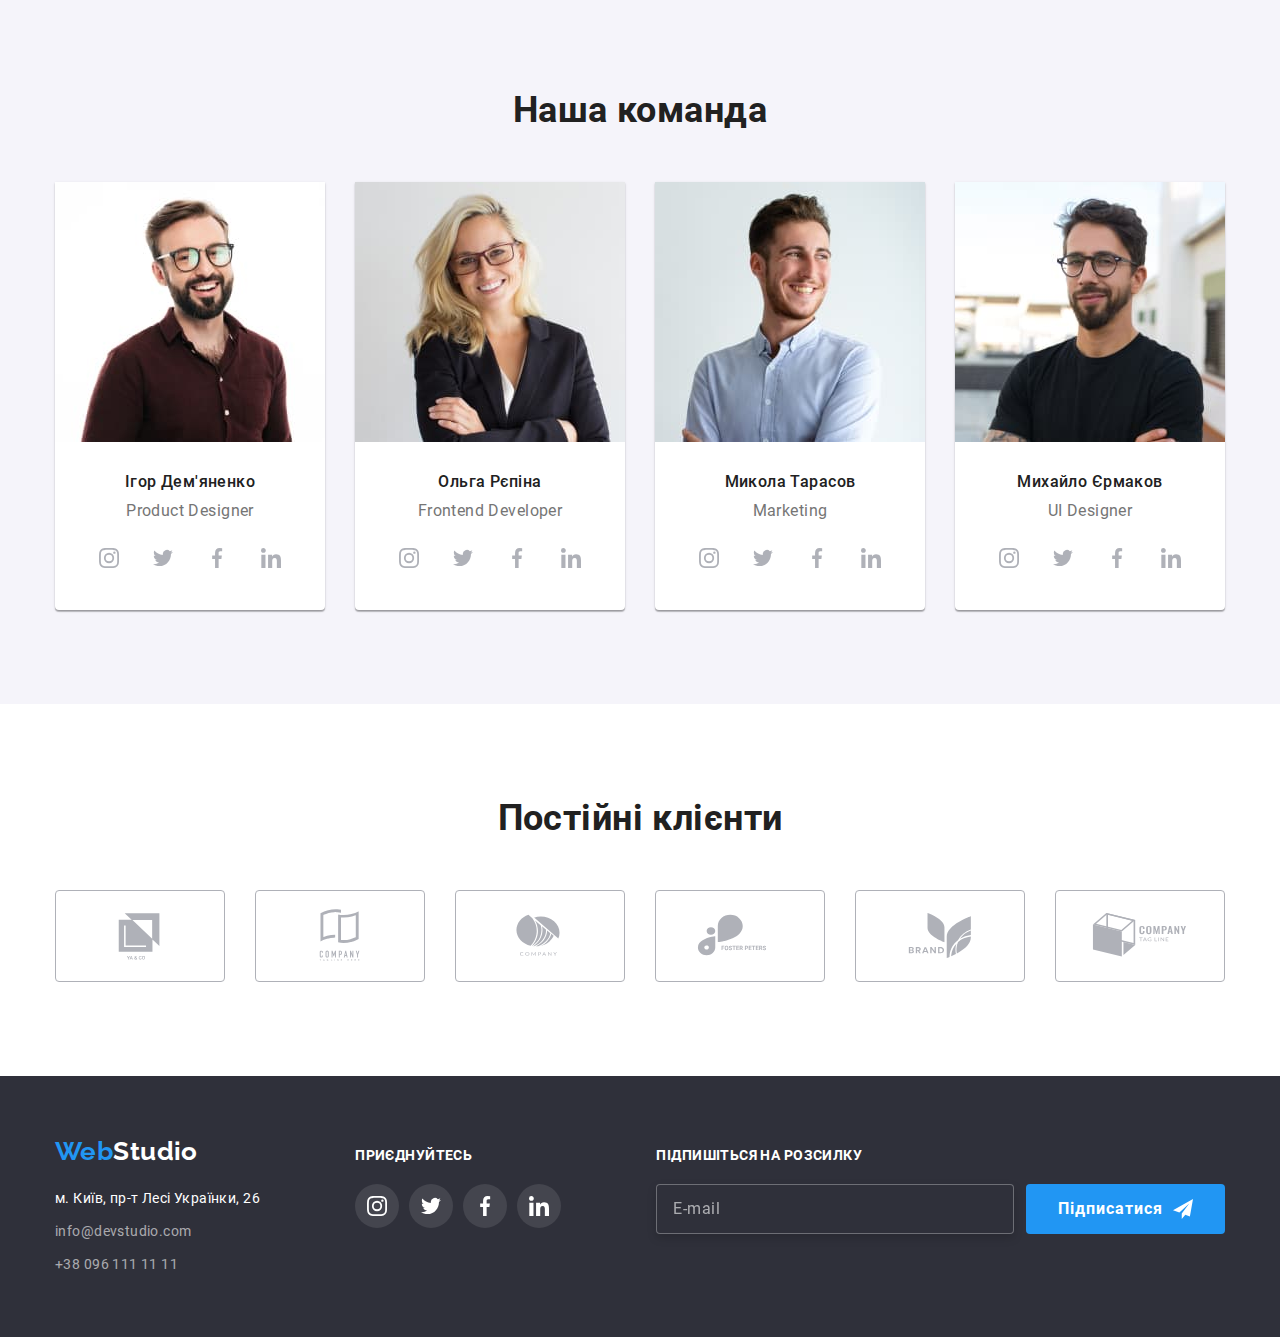
==== commit e231421e: "update index.html" ====
--- a/index.html
+++ b/index.html
@@ -6,15 +6,8 @@
 	<meta http-equiv="X-UA-Compatible" content="IE=edge" />
 	<meta name="viewport" content="width=device-width, initial-scale=1.0" />
 	<title>goit-markup-hw-07</title>
-	<link rel="preconnect" href="https://fonts.googleapis.com">
-	<link rel="preconnect" href="https://fonts.gstatic.com" crossorigin>
-	<link
-		href="https://fonts.googleapis.com/css2?family=Raleway:wght@700&family=Roboto:wght@400;500;700;900&display=swap"
-		rel="stylesheet">
-	<link rel="stylesheet" href="https://cdnjs.cloudflare.com/ajax/libs/modern-normalize/1.1.0/modern-normalize.min.css"
-		integrity="sha512-wpPYUAdjBVSE4KJnH1VR1HeZfpl1ub8YT/NKx4PuQ5NmX2tKuGu6U/JRp5y+Y8XG2tV+wKQpNHVUX03MfMFn9Q=="
-		crossorigin="anonymous" referrerpolicy="no-referrer" />
-	<link rel="stylesheet" href="./css/styles.css" />
+
+	<link rel="stylesheet" href="./css/main.min.css" />
 
 </head>
 
@@ -23,7 +16,7 @@
 		<div class="container">
 			<div class="header-container">
 				<nav class="header-nav">
-					<a class="logo" href="./index.html">Web<span class="logo-header">Studio</span></a>
+					<a class="logo" href="./index.html">Web<span class="logo logo--black">Studio</span></a>
 					<ul class="list header-nav__list">
 						<li class="header-nav__item">
 							<a class="link header-nav__link header-nav__link--current" href="./index.html">Студія</a>
@@ -414,9 +407,9 @@
 
 	<footer class="page-footer">
 		<div class="container footer-container">
-			<div class="footer-address">
-				<a class="logo" href="./index.html">Web<span class="logo__footer">Studio</span></a>
-				<address class="address">
+			<div>
+				<a class="logo" href="./index.html">Web<span class="logo logo--white">Studio</span></a>
+				<address class="footer-address">
 					<ul class="list">
 						<li class="footer-address__street">
 							<a class="link" href="https://goo.gl/maps/2ffVsnF2zKhLbxtcA" target="_blank"
@@ -434,31 +427,31 @@
 			</div>
 			<div class="footer-network">
 				<h3 class="footer-title">приєднуйтесь</h3>
-				<ul class="list footer-network__list">
-					<li>
-						<a class="link footer-network__link" href="">
-							<svg class="footer-network__icon" width="20" height="20">
+				<ul class="list network-list">
+					<li>
+						<a class="link network-list__link" href="">
+							<svg class="network-list__icon" width="20" height="20">
 								<use href="./images/icons.svg#icon-instagram"></use>
 							</svg>
 						</a>
 					</li>
 					<li>
-						<a class="footer-network__link" href="">
-							<svg class="footer-network__icon" width="20" height="20">
+						<a class="link network-list__link" href="">
+							<svg class="network-list__icon" width="20" height="20">
 								<use href="./images/icons.svg#icon-twitter"></use>
 							</svg>
 						</a>
 					</li>
 					<li>
-						<a class="footer-network__link" href="">
-							<svg class="footer-network__icon" width="20" height="20">
+						<a class="link network-list__link" href="">
+							<svg class="network-list__icon" width="20" height="20">
 								<use href="./images/icons.svg#icon-facebook"></use>
 							</svg>
 						</a>
 					</li>
 					<li>
-						<a class="footer-network__link" href="">
-							<svg class="footer-network__icon" width="20" height="20">
+						<a class="link network-list__link" href="">
+							<svg class="network-list__icon" width="20" height="20">
 								<use href="./images/icons.svg#icon-linkedin"></use>
 							</svg>
 						</a>
@@ -466,12 +459,12 @@
 				</ul>
 			</div>
 
-			<div class="footer-mailing">
+			<div class="footer-subscription">
 				<h3 class="footer-title">Підпишіться на розсилку</h3>
-				<ul class="list footer-mailing__list">
-					<li><input class="footer-mailing__frm" id="mail" type="email" name="mail" placeholder="E-mail" /></li>
-					<li><button class="footer-mailing__btn" type="button">Підписатися
-							<svg class="footer-mailing__icon" width="20" height="20">
+				<ul class="list subscription-list">
+					<li><input class="subscription-list__frm" id="mail" type="email" name="mail" placeholder="E-mail" /></li>
+					<li><button class="subscription-list__btn" type="button">Підписатися
+							<svg class="subscription-list__icon" width="20" height="20">
 								<use href="./images/icons.svg#icon-send"></use>
 							</svg>
 						</button></li>
--- a/css/main.min.css
+++ b/css/main.min.css
@@ -0,0 +1 @@
+:root{--primery-text-color: #212121;--secondary-text-color: #757575;--main-white-color: #FFFFFF;--accent-color: #2196F3;--secondary-background-color: #2F303A;--team-background-color: #F5F4FA;--logo-main-color: #000000;--addrees-color: rgba(255, 255, 255, 0.6);--secondary-accent-color: #188CE8;--border-color: #ECECEC;--background-hero-color: #C4C4C4;--icons-color: #AFB1B8;--timing-function: cubic-bezier(0.4, 0, 0.2, 1)}@font-face{font-family:"Roboto";font-style:normal;font-weight:400;src:url("../fonts/roboto-v30-latin_cyrillic-regular.eot");src:local(""),url("../fonts/roboto-v30-latin_cyrillic-regular.eot?#iefix") format("embedded-opentype"),url("../fonts/roboto-v30-latin_cyrillic-regular.woff2") format("woff2"),url("../fonts/roboto-v30-latin_cyrillic-regular.woff") format("woff"),url("../fonts/roboto-v30-latin_cyrillic-regular.ttf") format("truetype"),url("../fonts/roboto-v30-latin_cyrillic-regular.svg#Roboto") format("svg")}@font-face{font-family:"Roboto";font-style:normal;font-weight:500;src:url("../fonts/roboto-v30-latin_cyrillic-500.eot");src:local(""),url("../fonts/roboto-v30-latin_cyrillic-500.eot?#iefix") format("embedded-opentype"),url("../fonts/roboto-v30-latin_cyrillic-500.woff2") format("woff2"),url("../fonts/roboto-v30-latin_cyrillic-500.woff") format("woff"),url("../fonts/roboto-v30-latin_cyrillic-500.ttf") format("truetype"),url("../fonts/roboto-v30-latin_cyrillic-500.svg#Roboto") format("svg")}@font-face{font-family:"Roboto";font-style:normal;font-weight:700;src:url("../fonts/roboto-v30-latin_cyrillic-700.eot");src:local(""),url("../fonts/roboto-v30-latin_cyrillic-700.eot?#iefix") format("embedded-opentype"),url("../fonts/roboto-v30-latin_cyrillic-700.woff2") format("woff2"),url("../fonts/roboto-v30-latin_cyrillic-700.woff") format("woff"),url("../fonts/roboto-v30-latin_cyrillic-700.ttf") format("truetype"),url("../fonts/roboto-v30-latin_cyrillic-700.svg#Roboto") format("svg")}@font-face{font-family:"Roboto";font-style:normal;font-weight:900;src:url("../fonts/roboto-v30-latin_cyrillic-900.eot");src:local(""),url("../fonts/roboto-v30-latin_cyrillic-900.eot?#iefix") format("embedded-opentype"),url("../fonts/roboto-v30-latin_cyrillic-900.woff2") format("woff2"),url("../fonts/roboto-v30-latin_cyrillic-900.woff") format("woff"),url("../fonts/roboto-v30-latin_cyrillic-900.ttf") format("truetype"),url("../fonts/roboto-v30-latin_cyrillic-900.svg#Roboto") format("svg")}@font-face{font-family:"Raleway";font-style:normal;font-weight:700;src:url("../fonts/raleway-v28-latin-700.eot");src:local(""),url("../fonts/raleway-v28-latin-700.eot?#iefix") format("embedded-opentype"),url("../fonts/raleway-v28-latin-700.woff2") format("woff2"),url("../fonts/raleway-v28-latin-700.woff") format("woff"),url("../fonts/raleway-v28-latin-700.ttf") format("truetype"),url("../fonts/raleway-v28-latin-700.svg#Raleway") format("svg")}/*! modern-normalize v1.1.0 | MIT License | https://github.com/sindresorhus/modern-normalize */*,::before,::after{-webkit-box-sizing:border-box;box-sizing:border-box}html{line-height:1.15;-webkit-text-size-adjust:100%;-moz-tab-size:4;-o-tab-size:4;tab-size:4}body{margin:0;font-family:system-ui,-apple-system,"Segoe UI",Roboto,Helvetica,Arial,sans-serif,"Apple Color Emoji","Segoe UI Emoji"}hr{height:0;color:inherit}abbr[title]{-webkit-text-decoration:underline dotted;text-decoration:underline dotted}b,strong{font-weight:bolder}code,kbd,samp,pre{font-family:ui-monospace,SFMono-Regular,Consolas,"Liberation Mono",Menlo,monospace;font-size:1em}small{font-size:80%}sub,sup{font-size:75%;line-height:0;position:relative;vertical-align:baseline}sub{bottom:-0.25em}sup{top:-0.5em}table{text-indent:0;border-color:inherit}button,input,optgroup,select,textarea{font-family:inherit;font-size:100%;line-height:1.15;margin:0}button,select{text-transform:none}button,[type=button],[type=reset],[type=submit]{-webkit-appearance:button}::-moz-focus-inner{border-style:none;padding:0}:-moz-focusring{outline:1px dotted ButtonText}:-moz-ui-invalid{box-shadow:none}legend{padding:0}progress{vertical-align:baseline}::-webkit-inner-spin-button,::-webkit-outer-spin-button{height:auto}[type=search]{-webkit-appearance:textfield;outline-offset:-2px}::-webkit-search-decoration{-webkit-appearance:none}::-webkit-file-upload-button{-webkit-appearance:button;font:inherit}summary{display:list-item}body{color:var(--primery-text-color);background-color:var(--main-white-color);font-size:14px;font-family:"Roboto",sans-serif;letter-spacing:.03em}h1,h2,h3,h4,h5,h6,p,ul{margin:0;padding:0}img{display:block;max-width:100%;height:auto}.list{list-style:none}.link{text-decoration:none;color:inherit;-webkit-transition:color 250ms var(--timing-function);transition:color 250ms var(--timing-function)}.link:hover,.link:focus{color:var(--accent-color);outline:none}.container{max-width:1200px;margin-left:auto;margin-right:auto;padding-left:15px;padding-right:15px}.section{padding-bottom:94px;padding-top:94px}.title{font-weight:700;font-size:36px;line-height:1.16;text-align:center;margin-bottom:50px}.visually-hidden{position:absolute;white-space:nowrap;width:1px;height:1px;overflow:hidden;border:0;padding:0;clip:rect(0 0 0 0);-webkit-clip-path:inset(50%);clip-path:inset(50%);margin:-1px}.logo{color:var(--accent-color);font-family:"Raleway",sans-serif;font-weight:700;font-size:26px;line-height:1.19;text-decoration:none;-webkit-transition:color 250ms var(--timing-function);transition:color 250ms var(--timing-function)}.logo--white{color:var(--main-white-color)}.logo:hover .logo--white,.logo:focus .logo--white{color:var(--accent-color)}.logo--black{color:var(--logo-main-color)}.logo:hover .logo--black,.logo:focus .logo--black{color:var(--accent-color)}.page-header{border-bottom:1px solid var(--border-color)}.header-container{display:-webkit-box;display:-ms-flexbox;display:flex;-webkit-box-align:center;-ms-flex-align:center;align-items:center;-webkit-box-pack:justify;-ms-flex-pack:justify;justify-content:space-between}.header-nav{display:-webkit-box;display:-ms-flexbox;display:flex;-webkit-box-align:center;-ms-flex-align:center;align-items:center}.header-nav__list{font-weight:500;font-size:14px;line-height:1.14;letter-spacing:.02em;display:-webkit-box;display:-ms-flexbox;display:flex;margin-left:93px}.header-nav__link{position:relative;display:block;padding-top:32px;padding-bottom:32px}.header-nav__link--current{color:var(--accent-color)}.header-nav__link--current::after{position:absolute;content:"";bottom:-1px;left:0;width:100%;height:4px;background-color:var(--accent-color);border-radius:2px}.header-nav__item+.header-nav__item{display:-webkit-box;display:-ms-flexbox;display:flex;margin-left:50px}.header-address{color:var(--secondary-text-color);font-weight:500;letter-spacing:.02em;line-height:1.14;display:-webkit-box;display:-ms-flexbox;display:flex;-webkit-box-align:center;-ms-flex-align:center;align-items:center}.header-address__item+.header-address__item{margin-left:50px}.header-address__link{display:-webkit-box;display:-ms-flexbox;display:flex;fill:currentColor;-webkit-box-align:center;-ms-flex-align:center;align-items:center;gap:10px}.hero{background-color:var(--background-hero-color)}.hero__background{max-width:1600px;height:600px;margin-left:auto;margin-right:auto;background-image:-webkit-gradient(linear, left top, right top, from(rgba(47, 48, 58, 0.4)), to(rgba(47, 48, 58, 0.4))),url("../images/hero-image.jpg");background-image:linear-gradient(to right, rgba(47, 48, 58, 0.4), rgba(47, 48, 58, 0.4)),url("../images/hero-image.jpg");background-size:cover;background-position:center;background-color:var(--background-hero-color)}.hero__container{padding-top:200px;padding-bottom:200px}.hero__title{color:var(--main-white-color);font-weight:900;font-size:44px;line-height:1.36;letter-spacing:.06em;text-transform:uppercase;text-align:center;margin-left:auto;margin-right:auto;width:696px}.hero__button{color:var(--main-white-color);background-color:var(--accent-color);font-family:inherit;font-weight:700;font-size:16px;line-height:1.87;font-style:normal;cursor:pointer;letter-spacing:.06em;padding:10px 32px;text-align:center;display:-webkit-box;display:-ms-flexbox;display:flex;-webkit-box-align:center;-ms-flex-align:center;align-items:center;border-radius:4px;border:0;-webkit-box-shadow:0px 4px 4px rgba(0,0,0,.15);box-shadow:0px 4px 4px rgba(0,0,0,.15);margin-left:auto;margin-right:auto;margin-top:30px;-webkit-transition:background-color 250ms var(--timing-function);transition:background-color 250ms var(--timing-function)}.hero__button:hover,.hero__button:focus{background-color:var(--secondary-accent-color)}.backdrop{position:fixed;top:0;left:0;z-index:1;width:100%;height:100%;background-color:rgba(0,0,0,.2);opacity:1;-webkit-transition:opacity 250ms var(--timing-function);transition:opacity 250ms var(--timing-function)}.backdrop.is-hidden{opacity:0;pointer-events:none}.backdrop.is-hidden .modal{-webkit-transform:scale(0.5) translate(-50%, -50%);transform:scale(0.5) translate(-50%, -50%)}.modal{position:absolute;top:50%;left:50%;width:528px;padding:40px;background-color:var(--main-white-color);-webkit-transform:scale(1) translate(-50%, -50%);transform:scale(1) translate(-50%, -50%);-webkit-transition:-webkit-transform 250ms var(--timing-function);transition:-webkit-transform 250ms var(--timing-function);transition:transform 250ms var(--timing-function);transition:transform 250ms var(--timing-function), -webkit-transform 250ms var(--timing-function)}.modal-button{width:30px;height:30px;display:-webkit-box;display:-ms-flexbox;display:flex;-webkit-box-pack:center;-ms-flex-pack:center;justify-content:center;-webkit-box-align:center;-ms-flex-align:center;align-items:center;border-radius:50%;border:1px solid rgba(0,0,0,.1);background:var(--main-white-color);position:absolute;top:8px;right:8px;cursor:pointer}.modal-button__icon{fill:currentColor;-webkit-transition:fill 250ms var(--timing-function);transition:fill 250ms var(--timing-function)}.modal-button:hover .modal-button__icon{fill:var(--accent-color)}.modal-form__title{font-weight:700;font-size:20px;line-height:1.15;text-align:center;margin-bottom:20px}.modal-form__label{color:var(--secondary-text-color);font-size:12px;line-height:1.16;letter-spacing:.01em;display:block;margin-bottom:4px}.modal-form__thumb{position:relative;margin-bottom:10px;-webkit-transition:fill 250ms var(--timing-function);transition:fill 250ms var(--timing-function)}.modal-form__thumb:hover{fill:var(--accent-color)}.modal-form__input{width:100%;height:40px;padding:12px 12px 12px 42px;outline:none;font-family:"Roboto";font-style:normal;font-weight:400;font-size:12px;line-height:1.16;letter-spacing:.01em;color:var(--primery-text-color);border:1px solid rgba(33,33,33,.2);border-radius:4px;cursor:pointer;-webkit-transition:border 250ms var(--timing-function);transition:border 250ms var(--timing-function)}.modal-form__input,.modal-form__input:focus~.modal-form__icon{fill:var(--accent-color)}.modal-form__input:hover,.modal-form__input:focus{border:1px solid var(--accent-color)}.modal-form__icon{position:absolute;width:18px;height:18px;top:50%;left:12px;-webkit-transform:translateY(-50%);transform:translateY(-50%);-webkit-transition:fill 250ms var(--timing-function);transition:fill 250ms var(--timing-function)}.modal-form__comment{width:100%;height:120px;resize:none;padding:12px 16px;margin-bottom:20px;outline:none;font-family:"Roboto";font-style:normal;font-weight:400;font-size:12px;line-height:1.16;letter-spacing:.01em;color:var(--primery-text-color);border:1px solid rgba(33,33,33,.2);border-radius:4px}.form-comment::-webkit-input-placeholder{font-family:"Roboto";font-style:normal;font-weight:400;font-size:12px;line-height:1.16;letter-spacing:.01em;color:rgba(117,117,117,.5)}.form-comment::-moz-placeholder{font-family:"Roboto";font-style:normal;font-weight:400;font-size:12px;line-height:1.16;letter-spacing:.01em;color:rgba(117,117,117,.5)}.form-comment:-ms-input-placeholder{font-family:"Roboto";font-style:normal;font-weight:400;font-size:12px;line-height:1.16;letter-spacing:.01em;color:rgba(117,117,117,.5)}.form-comment::-ms-input-placeholder{font-family:"Roboto";font-style:normal;font-weight:400;font-size:12px;line-height:1.16;letter-spacing:.01em;color:rgba(117,117,117,.5)}.form-comment::placeholder{font-family:"Roboto";font-style:normal;font-weight:400;font-size:12px;line-height:1.16;letter-spacing:.01em;color:rgba(117,117,117,.5)}.checkbox__input{-webkit-appearance:none;-moz-appearance:none;appearance:none}.checkbox__label{color:var(--secondary-text-color);line-height:1.71;cursor:pointer}.terms-link{color:var(--accent-color)}.checkbox{position:relative;margin-bottom:30px}.checkbox__label{padding-left:36px}.checkbox__icon{content:"";position:absolute;z-index:-1;fill:var(--main-white-color);fill-opacity:0;top:50%;left:13px;-webkit-transform:translateY(-50%);transform:translateY(-50%);width:16px;height:15px;border:2px solid var(--primery-text-color);border-radius:2px;-webkit-transition:background-color 250ms var(--timing-function),fill-opacity 250ms var(--timing-function);transition:background-color 250ms var(--timing-function),fill-opacity 250ms var(--timing-function)}.checkbox__input:checked+.checkbox__icon{background-color:var(--accent-color);border-color:var(--accent-color);border:none;fill:var(--main-white-color);fill-opacity:1}.modal-form__button{color:var(--main-white-color);background-color:var(--accent-color);font-family:inherit;font-weight:700;font-size:16px;line-height:1.87;font-style:normal;cursor:pointer;letter-spacing:.06em;padding:10px 52px;text-align:center;display:-webkit-box;display:-ms-flexbox;display:flex;-webkit-box-align:center;-ms-flex-align:center;align-items:center;border-radius:4px;border:0;-webkit-box-shadow:0px 4px 4px rgba(0,0,0,.15);box-shadow:0px 4px 4px rgba(0,0,0,.15);margin-left:auto;margin-right:auto;-webkit-transition:background-color 250ms var(--timing-function);transition:background-color 250ms var(--timing-function)}.modal-form__button:hover,.modal-form__button:focus{background:var(--secondary-accent-color);outline:none}.features{display:-webkit-box;display:-ms-flexbox;display:flex}.features__item{width:270px;margin-right:30px}.features__item:last-child{margin-right:0}.features__rectangle{width:270px;height:120px;background-color:var(--team-background-color);display:-webkit-box;display:-ms-flexbox;display:flex;-webkit-box-align:center;-ms-flex-align:center;align-items:center;-webkit-box-pack:center;-ms-flex-pack:center;justify-content:center;margin-bottom:30px}.features__title{font-weight:700;font-size:14px;line-height:1.14;text-transform:uppercase}.features__text{color:var(--secondary-text-color);margin-top:10px;line-height:1.71}.technology-section{padding-top:0}.technology{display:-webkit-box;display:-ms-flexbox;display:flex}.technology__item{margin-right:30px}.technology__item:last-child{margin-right:0}.technology__thumb{position:relative}.technology__text{position:absolute;bottom:0;width:100%;padding-top:27px;padding-bottom:27px;color:var(--main-white-color);background:rgba(47,48,58,.8);font-weight:700;line-height:1.14;text-align:center;text-transform:uppercase}.team-section{background-color:var(--team-background-color)}.team-list{display:-webkit-box;display:-ms-flexbox;display:flex}.team-list__item{background-color:var(--main-white-color);-webkit-box-shadow:0px 1px 3px rgba(0,0,0,.12),0px 1px 1px rgba(0,0,0,.14),0px 2px 1px rgba(0,0,0,.2);box-shadow:0px 1px 3px rgba(0,0,0,.12),0px 1px 1px rgba(0,0,0,.14),0px 2px 1px rgba(0,0,0,.2);border-radius:0px 0px 4px 4px;width:270px;margin-right:30px}.team-list__item:last-child{margin-right:0}.team-list__header{padding-top:30px;padding-bottom:16px}.team-list__name{font-weight:500;font-size:16px;line-height:1.19;text-align:center;margin-bottom:10px}.team-list__position{color:var(--secondary-text-color);font-size:16px;line-height:1.19;text-align:center}.social-list{display:-webkit-box;display:-ms-flexbox;display:flex;-webkit-box-pack:center;-ms-flex-pack:center;justify-content:center;gap:10px;padding-bottom:30px}.social-list__link{width:44px;height:44px;display:-webkit-box;display:-ms-flexbox;display:flex;-webkit-box-align:center;-ms-flex-align:center;align-items:center;-webkit-box-pack:center;-ms-flex-pack:center;justify-content:center;border-radius:50%;-webkit-transition:background-color 250ms var(--timing-function);transition:background-color 250ms var(--timing-function)}.social-list__link:hover,.social-list__link:focus{background-color:var(--accent-color);outline:none}.social-list__icon{fill:var(--icons-color);-webkit-transition:fill 250ms var(--timing-function);transition:fill 250ms var(--timing-function)}.social-list__link:hover .social-list__icon,.social-list__link:focus .social-list__icon{fill:var(--main-white-color)}.customers-list{display:-webkit-box;display:-ms-flexbox;display:flex;-webkit-box-pack:center;-ms-flex-pack:center;justify-content:center;gap:30px}.customers-list__link{width:170px;height:92px;display:-webkit-box;display:-ms-flexbox;display:flex;-webkit-box-align:center;-ms-flex-align:center;align-items:center;-webkit-box-pack:center;-ms-flex-pack:center;justify-content:center;border:1px solid #afb1b8;border-radius:4px;-webkit-transition:border 250ms var(--timing-function);transition:border 250ms var(--timing-function)}.customers-list__link:hover,.customers-list__link:focus{border:1px solid var(--accent-color);outline:none}.customers-list__icon{fill:var(--icons-color);-webkit-transition:fill 250ms var(--timing-function);transition:fill 250ms var(--timing-function)}.customers-list__link:hover .customers-list__icon,.customers-list__link:focus .customers-list__icon{fill:var(--accent-color)}.page-footer{background-color:var(--secondary-background-color);padding-top:60px;padding-bottom:60px}.footer-container{display:-webkit-box;display:-ms-flexbox;display:flex;-webkit-box-align:baseline;-ms-flex-align:baseline;align-items:baseline;-webkit-box-pack:justify;-ms-flex-pack:justify;justify-content:space-between}.footer-address{font-style:normal;line-height:1.71}.footer-address__street{color:var(--main-white-color);margin-top:20px}.footer-address__mail{color:var(--addrees-color);margin-top:9px}.footer-address__tel{color:var(--addrees-color);margin-top:9px}.footer-title{font-weight:700;line-height:1.14;font-size:14px;text-transform:uppercase;color:var(--main-white-color);margin-bottom:20px}.network-list{display:-webkit-box;display:-ms-flexbox;display:flex;-webkit-box-pack:center;-ms-flex-pack:center;justify-content:center;gap:10px}.network-list__link{width:44px;height:44px;display:-webkit-box;display:-ms-flexbox;display:flex;-webkit-box-align:center;-ms-flex-align:center;align-items:center;-webkit-box-pack:center;-ms-flex-pack:center;justify-content:center;border-radius:50%;background-color:rgba(255,255,255,.1);-webkit-transition:background-color 250ms var(--timing-function);transition:background-color 250ms var(--timing-function)}.network-list__link:hover,.network-list__link:focus{background-color:var(--accent-color);outline:none}.network-list__icon{fill:var(--main-white-color)}.subscription-list{display:-webkit-box;display:-ms-flexbox;display:flex;-webkit-box-pack:center;-ms-flex-pack:center;justify-content:center;gap:12px}.subscription-list__frm{width:358px;height:50px;padding:15px 16px;border:1px solid rgba(255,255,255,.3);-webkit-filter:drop-shadow(0px 4px 4px rgba(0, 0, 0, 0.15));filter:drop-shadow(0px 4px 4px rgba(0, 0, 0, 0.15));border-radius:4px;font-family:"Roboto";font-style:normal;font-weight:400;font-size:16px;line-height:1.25;letter-spacing:.03em;color:var(--main-white-color);outline:none;background-color:var(--secondary-background-color)}.subscription-list__frm::-webkit-input-placeholder{font-family:"Roboto";font-style:normal;font-weight:400;font-size:16px;line-height:1.25;letter-spacing:.03em;color:rgba(255,255,255,.6)}.subscription-list__frm::-moz-placeholder{font-family:"Roboto";font-style:normal;font-weight:400;font-size:16px;line-height:1.25;letter-spacing:.03em;color:rgba(255,255,255,.6)}.subscription-list__frm:-ms-input-placeholder{font-family:"Roboto";font-style:normal;font-weight:400;font-size:16px;line-height:1.25;letter-spacing:.03em;color:rgba(255,255,255,.6)}.subscription-list__frm::-ms-input-placeholder{font-family:"Roboto";font-style:normal;font-weight:400;font-size:16px;line-height:1.25;letter-spacing:.03em;color:rgba(255,255,255,.6)}.subscription-list__frm::placeholder{font-family:"Roboto";font-style:normal;font-weight:400;font-size:16px;line-height:1.25;letter-spacing:.03em;color:rgba(255,255,255,.6)}.subscription-list__btn{color:var(--main-white-color);background-color:var(--accent-color);font-family:inherit;font-weight:700;font-size:16px;line-height:1.87;font-style:normal;cursor:pointer;letter-spacing:.06em;padding:10px 32px;display:-webkit-box;display:-ms-flexbox;display:flex;text-align:center;-webkit-box-align:center;-ms-flex-align:center;align-items:center;border-radius:4px;border:none;-webkit-transition:background-color 250ms var(--timing-function),-webkit-box-shadow 250ms var(--timing-function);transition:background-color 250ms var(--timing-function),-webkit-box-shadow 250ms var(--timing-function);transition:background-color 250ms var(--timing-function),box-shadow 250ms var(--timing-function);transition:background-color 250ms var(--timing-function),box-shadow 250ms var(--timing-function),-webkit-box-shadow 250ms var(--timing-function)}.subscription-list__btn:hover,.subscription-list__btn:focus{background-color:var(--secondary-accent-color);-webkit-box-shadow:0px 4px 4px rgba(0,0,0,.15);box-shadow:0px 4px 4px rgba(0,0,0,.15);outline:none}.subscription-list__icon{display:-webkit-box;display:-ms-flexbox;display:flex;fill:var(--main-white-color);-webkit-box-align:center;-ms-flex-align:center;align-items:center;margin-left:10px}.filter{-webkit-box-pack:center;-ms-flex-pack:center;justify-content:center;gap:8px;display:-webkit-box;display:-ms-flexbox;display:flex;margin-bottom:50px}.filter-button{font-family:inherit;font-weight:500;font-size:16px;line-height:1.62;font-style:normal;cursor:pointer;height:38px;padding:6px 22px;border:0;border-radius:4px;background:#f5f4fa;-webkit-transition:background-color 250ms var(--timing-function),color 250ms var(--timing-function),-webkit-box-shadow 250ms var(--timing-function);transition:background-color 250ms var(--timing-function),color 250ms var(--timing-function),-webkit-box-shadow 250ms var(--timing-function);transition:background-color 250ms var(--timing-function),color 250ms var(--timing-function),box-shadow 250ms var(--timing-function);transition:background-color 250ms var(--timing-function),color 250ms var(--timing-function),box-shadow 250ms var(--timing-function),-webkit-box-shadow 250ms var(--timing-function)}.filter-button:hover,.filter-button:focus{color:var(--main-white-color);background-color:var(--accent-color);-webkit-box-shadow:0px 3px 1px rgba(0,0,0,.1),0px 1px 2px rgba(0,0,0,.08),0px 2px 2px rgba(0,0,0,.12);box-shadow:0px 3px 1px rgba(0,0,0,.1),0px 1px 2px rgba(0,0,0,.08),0px 2px 2px rgba(0,0,0,.12)}.portfolio-work{display:-webkit-box;display:-ms-flexbox;display:flex;-ms-flex-wrap:wrap;flex-wrap:wrap}.portfolio-work__item{width:370px;margin-right:30px;margin-bottom:30px}.portfolio-work__item:nth-child(3n){margin-right:0}.portfolio-work__item:nth-last-child(-n+3){margin-bottom:0}.portfolio-work__link{text-decoration:none;color:inherit;display:block;-webkit-transition:-webkit-box-shadow 250ms var(--timing-function);transition:-webkit-box-shadow 250ms var(--timing-function);transition:box-shadow 250ms var(--timing-function);transition:box-shadow 250ms var(--timing-function), -webkit-box-shadow 250ms var(--timing-function)}.portfolio-work__link:hover,.portfolio-work__link:focus{-webkit-box-shadow:0px 1px 1px rgba(0,0,0,.12),0px 4px 4px rgba(0,0,0,.06),1px 4px 6px rgba(0,0,0,.16);box-shadow:0px 1px 1px rgba(0,0,0,.12),0px 4px 4px rgba(0,0,0,.06),1px 4px 6px rgba(0,0,0,.16)}.portfolio-work__image{position:relative;overflow:hidden}.portfolio-work__card{padding:20px 24px;border-left:1px solid var(--border-color);border-right:1px solid var(--border-color);border-bottom:1px solid var(--border-color)}.portfolio-work__title{font-weight:700;font-size:18px;line-height:2;letter-spacing:.06em;margin-bottom:4px}.portfolio-work__subtitle{color:var(--secondary-text-color);font-size:16px;line-height:1.88}.overlay{position:absolute;width:100%;height:294px;padding:63px 24px;display:block;top:294px;left:0;background:rgba(33,150,243,.9);-webkit-transform:translatey(0);transform:translatey(0);-webkit-transition:-webkit-transform 250ms var(--timing-function);transition:-webkit-transform 250ms var(--timing-function);transition:transform 250ms var(--timing-function);transition:transform 250ms var(--timing-function), -webkit-transform 250ms var(--timing-function)}.overlay__text{color:var(--main-white-color);font-size:18px;line-height:1.55}.portfolio-work__link:hover .overlay,.portfolio-work__link:focus .overlay{-webkit-transform:translatey(-100%);transform:translatey(-100%)}/*# sourceMappingURL=main.min.css.map */